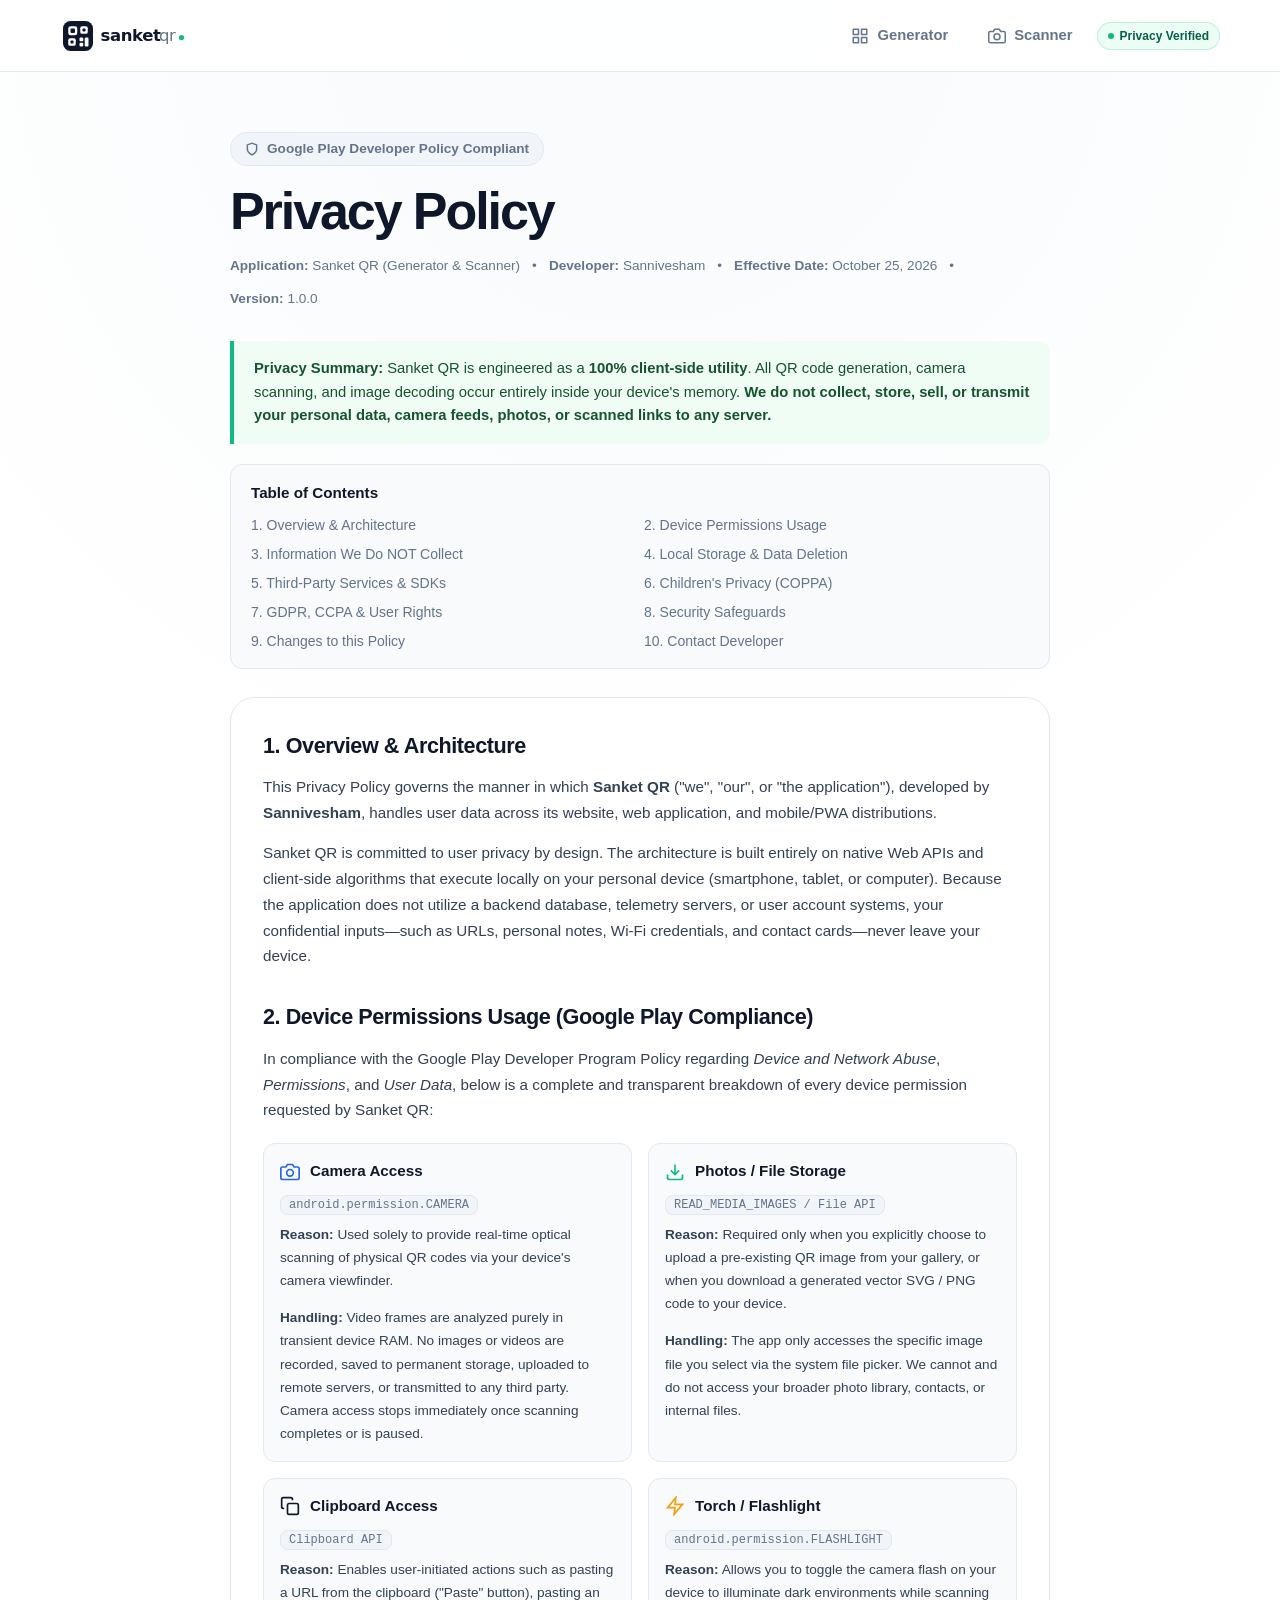
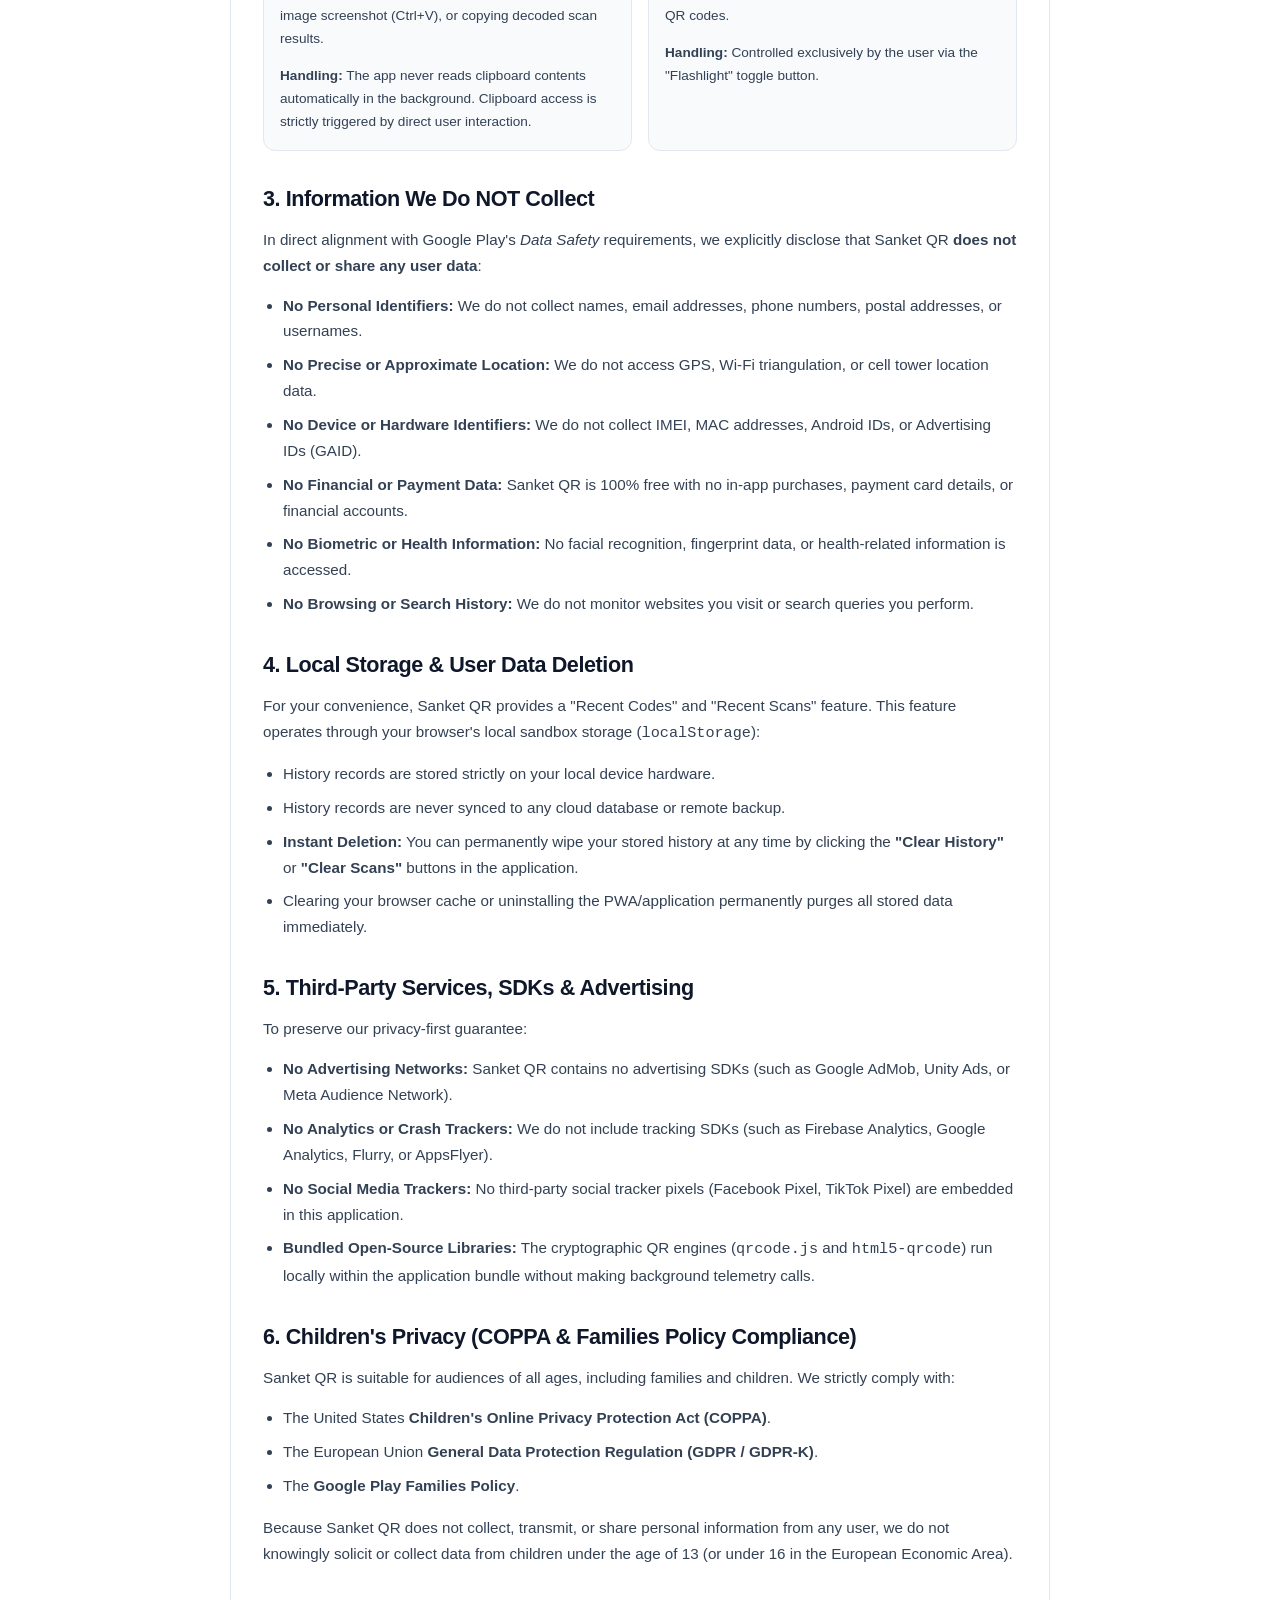
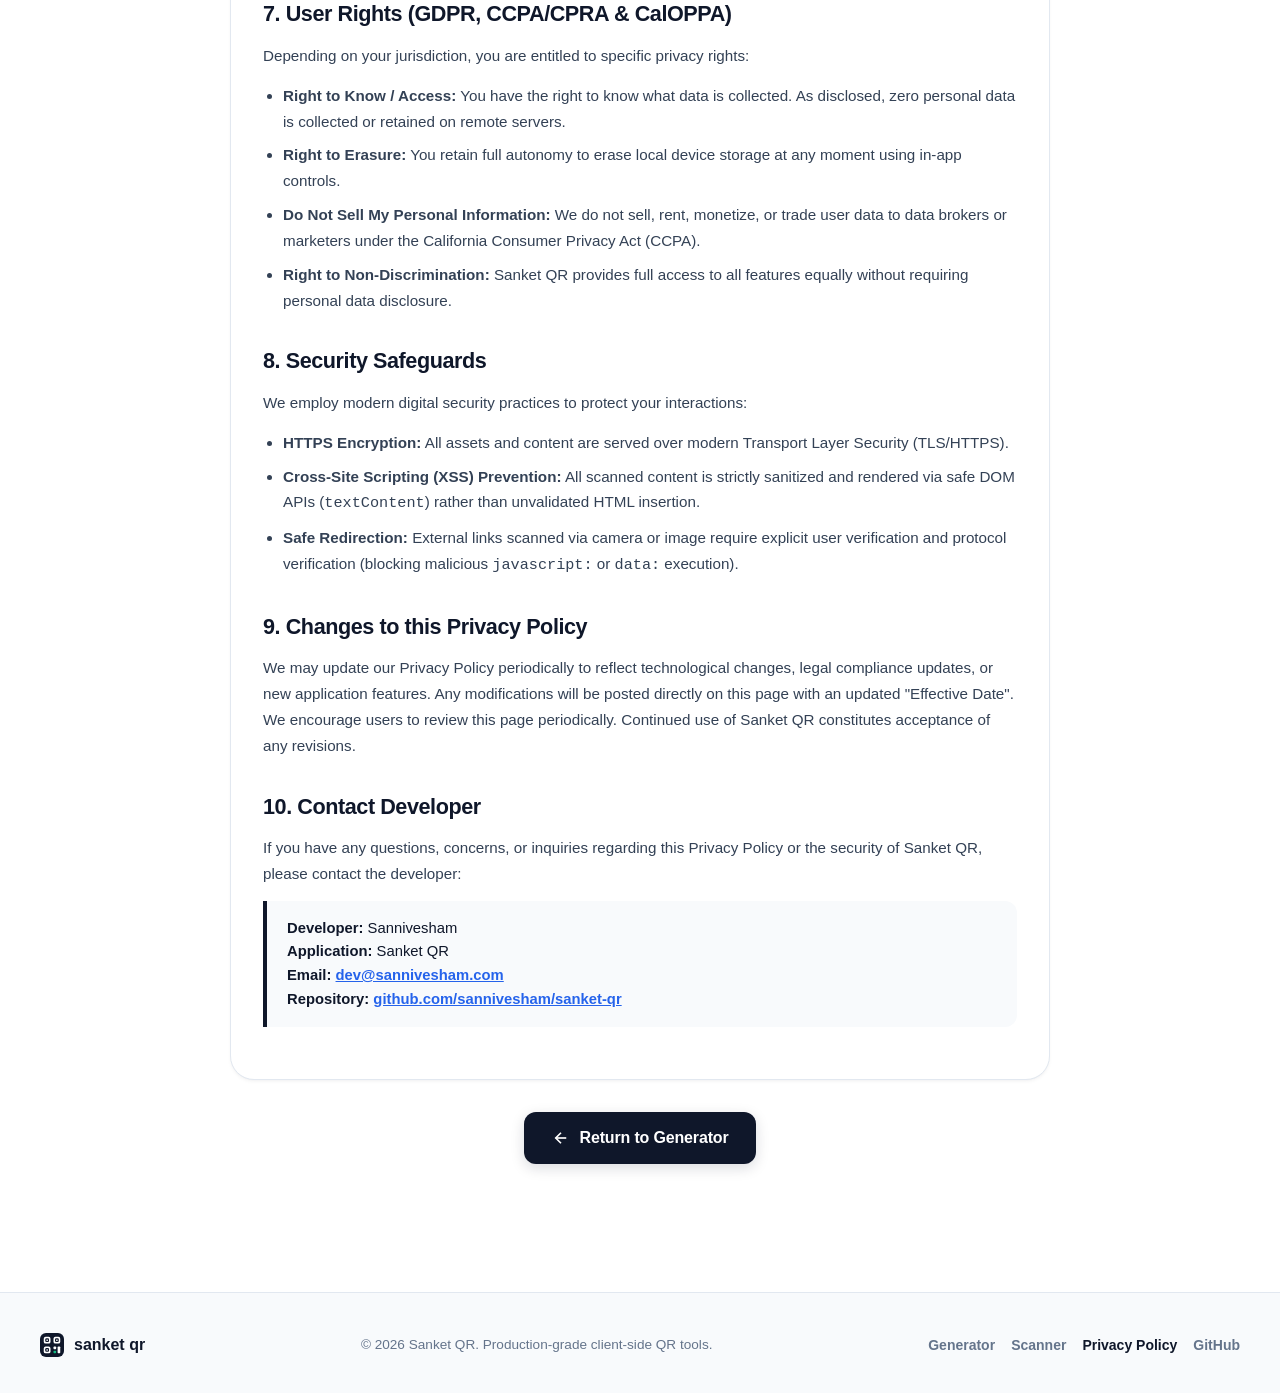
==== privacy.html @ 31da9ee8 "docs: add Google Play Store compliant privacy policy and footer links" ====
<!DOCTYPE html>
<html lang="en">
<head>
  <meta charset="UTF-8">
  <meta name="viewport" content="width=device-width, initial-scale=1.0">
  <title>Privacy Policy — Sanket QR</title>
  
  <!-- Primary Meta Tags -->
  <meta name="title" content="Privacy Policy — Sanket QR">
  <meta name="description" content="Official Privacy Policy for Sanket QR. Learn how we respect your privacy with 100% on-device client-side QR generation and scanning. Google Play Store compliant.">
  <meta name="author" content="Sanket QR">
  <meta name="theme-color" content="#ffffff">
  <meta name="robots" content="index, follow">

  <!-- Open Graph / Facebook -->
  <meta property="og:type" content="website">
  <meta property="og:url" content="https://sannivesham.github.io/sanket-qr/privacy.html">
  <meta property="og:title" content="Privacy Policy — Sanket QR">
  <meta property="og:description" content="Sanket QR is 100% client-side. Zero tracking, zero data collection.">
  <meta property="og:image" content="assets/screenshots/og-banner.svg">

  <!-- Favicons & Manifest -->
  <link rel="icon" type="image/svg+xml" href="assets/icons/favicon.svg">
  <link rel="apple-touch-icon" href="assets/icons/apple-touch-icon.png">
  <link rel="manifest" href="manifest.webmanifest">

  <!-- Stylesheet -->
  <link rel="stylesheet" href="style.css">
</head>
<body>

  <!-- Site Header -->
  <header class="site-header">
    <div class="header-container">
      <a href="index.html" class="brand-link" aria-label="Sanket QR Homepage">
        <img src="assets/logo/sanket-qr-logo.svg" alt="Sanket QR Logo" class="brand-logo-img" width="160" height="36">
      </a>

      <nav class="nav-links" aria-label="Main Navigation">
        <a href="index.html" class="nav-item">
          <svg width="18" height="18" viewBox="0 0 24 24" fill="none" stroke="currentColor" stroke-width="2" stroke-linecap="round" stroke-linejoin="round">
            <rect x="3" y="3" width="7" height="7"/><rect x="14" y="3" width="7" height="7"/><rect x="14" y="14" width="7" height="7"/><rect x="3" y="14" width="7" height="7"/>
          </svg>
          <span>Generator</span>
        </a>
        <a href="scan.html" class="nav-item">
          <svg width="18" height="18" viewBox="0 0 24 24" fill="none" stroke="currentColor" stroke-width="2" stroke-linecap="round" stroke-linejoin="round">
            <path d="M23 19a2 2 0 0 1-2 2H3a2 2 0 0 1-2-2V8a2 2 0 0 1 2-2h4l2-3h6l2 3h4a2 2 0 0 1 2 2z"/><circle cx="12" cy="13" r="4"/>
          </svg>
          <span>Scanner</span>
        </a>
        <div class="badge-tag" title="Verified Safe &amp; Private">
          <span class="badge-dot"></span>
          <span>Privacy Verified</span>
        </div>
      </nav>
    </div>
  </header>

  <!-- Main Legal Document Content -->
  <main class="main-wrapper">
    <div class="legal-container">
      
      <!-- Document Header -->
      <header class="legal-header">
        <div class="hero-pill">
          <svg width="14" height="14" viewBox="0 0 24 24" fill="none" stroke="currentColor" stroke-width="2.5"><path d="M12 22s8-4 8-10V5l-8-3-8 3v7c0 6 8 10 8 10z"/></svg>
          <span>Google Play Developer Policy Compliant</span>
        </div>
        <h1 class="hero-title" style="text-align: left; margin-bottom: 8px;">Privacy Policy</h1>
        <div class="legal-meta-row">
          <span><strong>Application:</strong> Sanket QR (Generator &amp; Scanner)</span>
          <span>•</span>
          <span><strong>Developer:</strong> Sannivesham</span>
          <span>•</span>
          <span><strong>Effective Date:</strong> October 25, 2026</span>
          <span>•</span>
          <span><strong>Version:</strong> 1.0.0</span>
        </div>
      </header>

      <!-- Key Commitment Callout -->
      <div class="callout-box green">
        <strong>Privacy Summary:</strong> Sanket QR is engineered as a <strong>100% client-side utility</strong>. All QR code generation, camera scanning, and image decoding occur entirely inside your device's memory. <strong>We do not collect, store, sell, or transmit your personal data, camera feeds, photos, or scanned links to any server.</strong>
      </div>

      <!-- Quick Navigation Table of Contents -->
      <nav class="toc-card" aria-label="Table of Contents">
        <strong style="font-size: 0.95rem; color: var(--text-main);">Table of Contents</strong>
        <ul class="toc-list">
          <li><a href="#section-overview" class="toc-link">1. Overview &amp; Architecture</a></li>
          <li><a href="#section-permissions" class="toc-link">2. Device Permissions Usage</a></li>
          <li><a href="#section-data-collection" class="toc-link">3. Information We Do NOT Collect</a></li>
          <li><a href="#section-storage" class="toc-link">4. Local Storage &amp; Data Deletion</a></li>
          <li><a href="#section-third-party" class="toc-link">5. Third-Party Services &amp; SDKs</a></li>
          <li><a href="#section-children" class="toc-link">6. Children's Privacy (COPPA)</a></li>
          <li><a href="#section-rights" class="toc-link">7. GDPR, CCPA &amp; User Rights</a></li>
          <li><a href="#section-security" class="toc-link">8. Security Safeguards</a></li>
          <li><a href="#section-changes" class="toc-link">9. Changes to this Policy</a></li>
          <li><a href="#section-contact" class="toc-link">10. Contact Developer</a></li>
        </ul>
      </nav>

      <!-- Main Policy Card -->
      <article class="legal-card">
        
        <!-- Section 1: Overview -->
        <section id="section-overview" class="legal-section">
          <h2 class="legal-h2">1. Overview &amp; Architecture</h2>
          <p class="legal-p">
            This Privacy Policy governs the manner in which <strong>Sanket QR</strong> ("we", "our", or "the application"), developed by <strong>Sannivesham</strong>, handles user data across its website, web application, and mobile/PWA distributions.
          </p>
          <p class="legal-p">
            Sanket QR is committed to user privacy by design. The architecture is built entirely on native Web APIs and client-side algorithms that execute locally on your personal device (smartphone, tablet, or computer). Because the application does not utilize a backend database, telemetry servers, or user account systems, your confidential inputs—such as URLs, personal notes, Wi-Fi credentials, and contact cards—never leave your device.
          </p>
        </section>

        <!-- Section 2: Permissions -->
        <section id="section-permissions" class="legal-section">
          <h2 class="legal-h2">2. Device Permissions Usage (Google Play Compliance)</h2>
          <p class="legal-p">
            In compliance with the Google Play Developer Program Policy regarding <em>Device and Network Abuse</em>, <em>Permissions</em>, and <em>User Data</em>, below is a complete and transparent breakdown of every device permission requested by Sanket QR:
          </p>

          <div class="permission-grid">
            <!-- Camera Permission -->
            <div class="permission-card">
              <div class="permission-card-header">
                <svg width="20" height="20" viewBox="0 0 24 24" fill="none" stroke="#2563eb" stroke-width="2"><path d="M23 19a2 2 0 0 1-2 2H3a2 2 0 0 1-2-2V8a2 2 0 0 1 2-2h4l2-3h6l2 3h4a2 2 0 0 1 2 2z"/><circle cx="12" cy="13" r="4"/></svg>
                <span>Camera Access</span>
              </div>
              <span class="permission-badge">android.permission.CAMERA</span>
              <p class="legal-p" style="font-size: 0.85rem; margin-top: 8px;">
                <strong>Reason:</strong> Used solely to provide real-time optical scanning of physical QR codes via your device's camera viewfinder.
              </p>
              <p class="legal-p" style="font-size: 0.85rem; margin-bottom: 0;">
                <strong>Handling:</strong> Video frames are analyzed purely in transient device RAM. No images or videos are recorded, saved to permanent storage, uploaded to remote servers, or transmitted to any third party. Camera access stops immediately once scanning completes or is paused.
              </p>
            </div>

            <!-- Photos & Storage Permission -->
            <div class="permission-card">
              <div class="permission-card-header">
                <svg width="20" height="20" viewBox="0 0 24 24" fill="none" stroke="#10b981" stroke-width="2"><path d="M21 15v4a2 2 0 0 1-2 2H5a2 2 0 0 1-2-2v-4"/><polyline points="7 10 12 15 17 10"/><line x1="12" y1="15" x2="12" y2="3"/></svg>
                <span>Photos / File Storage</span>
              </div>
              <span class="permission-badge">READ_MEDIA_IMAGES / File API</span>
              <p class="legal-p" style="font-size: 0.85rem; margin-top: 8px;">
                <strong>Reason:</strong> Required only when you explicitly choose to upload a pre-existing QR image from your gallery, or when you download a generated vector SVG / PNG code to your device.
              </p>
              <p class="legal-p" style="font-size: 0.85rem; margin-bottom: 0;">
                <strong>Handling:</strong> The app only accesses the specific image file you select via the system file picker. We cannot and do not access your broader photo library, contacts, or internal files.
              </p>
            </div>

            <!-- Clipboard Permission -->
            <div class="permission-card">
              <div class="permission-card-header">
                <svg width="20" height="20" viewBox="0 0 24 24" fill="none" stroke="#0f172a" stroke-width="2"><rect x="9" y="9" width="13" height="13" rx="2" ry="2"/><path d="M5 15H4a2 2 0 0 1-2-2V4a2 2 0 0 1 2-2h9a2 2 0 0 1 2 2v1"/></svg>
                <span>Clipboard Access</span>
              </div>
              <span class="permission-badge">Clipboard API</span>
              <p class="legal-p" style="font-size: 0.85rem; margin-top: 8px;">
                <strong>Reason:</strong> Enables user-initiated actions such as pasting a URL from the clipboard ("Paste" button), pasting an image screenshot (Ctrl+V), or copying decoded scan results.
              </p>
              <p class="legal-p" style="font-size: 0.85rem; margin-bottom: 0;">
                <strong>Handling:</strong> The app never reads clipboard contents automatically in the background. Clipboard access is strictly triggered by direct user interaction.
              </p>
            </div>

            <!-- Flashlight Permission -->
            <div class="permission-card">
              <div class="permission-card-header">
                <svg width="20" height="20" viewBox="0 0 24 24" fill="none" stroke="#f59e0b" stroke-width="2"><polygon points="13 2 3 14 12 14 11 22 21 10 12 10 13 2"/></svg>
                <span>Torch / Flashlight</span>
              </div>
              <span class="permission-badge">android.permission.FLASHLIGHT</span>
              <p class="legal-p" style="font-size: 0.85rem; margin-top: 8px;">
                <strong>Reason:</strong> Allows you to toggle the camera flash on your device to illuminate dark environments while scanning QR codes.
              </p>
              <p class="legal-p" style="font-size: 0.85rem; margin-bottom: 0;">
                <strong>Handling:</strong> Controlled exclusively by the user via the "Flashlight" toggle button.
              </p>
            </div>
          </div>
        </section>

        <!-- Section 3: Data We Do Not Collect -->
        <section id="section-data-collection" class="legal-section">
          <h2 class="legal-h2">3. Information We Do NOT Collect</h2>
          <p class="legal-p">
            In direct alignment with Google Play's <em>Data Safety</em> requirements, we explicitly disclose that Sanket QR <strong>does not collect or share any user data</strong>:
          </p>
          <ul class="legal-ul">
            <li><strong>No Personal Identifiers:</strong> We do not collect names, email addresses, phone numbers, postal addresses, or usernames.</li>
            <li><strong>No Precise or Approximate Location:</strong> We do not access GPS, Wi-Fi triangulation, or cell tower location data.</li>
            <li><strong>No Device or Hardware Identifiers:</strong> We do not collect IMEI, MAC addresses, Android IDs, or Advertising IDs (GAID).</li>
            <li><strong>No Financial or Payment Data:</strong> Sanket QR is 100% free with no in-app purchases, payment card details, or financial accounts.</li>
            <li><strong>No Biometric or Health Information:</strong> No facial recognition, fingerprint data, or health-related information is accessed.</li>
            <li><strong>No Browsing or Search History:</strong> We do not monitor websites you visit or search queries you perform.</li>
          </ul>
        </section>

        <!-- Section 4: Local Storage & Deletion -->
        <section id="section-storage" class="legal-section">
          <h2 class="legal-h2">4. Local Storage &amp; User Data Deletion</h2>
          <p class="legal-p">
            For your convenience, Sanket QR provides a "Recent Codes" and "Recent Scans" feature. This feature operates through your browser's local sandbox storage (<code>localStorage</code>):
          </p>
          <ul class="legal-ul">
            <li>History records are stored strictly on your local device hardware.</li>
            <li>History records are never synced to any cloud database or remote backup.</li>
            <li><strong>Instant Deletion:</strong> You can permanently wipe your stored history at any time by clicking the <strong>"Clear History"</strong> or <strong>"Clear Scans"</strong> buttons in the application.</li>
            <li>Clearing your browser cache or uninstalling the PWA/application permanently purges all stored data immediately.</li>
          </ul>
        </section>

        <!-- Section 5: Third-Party Services -->
        <section id="section-third-party" class="legal-section">
          <h2 class="legal-h2">5. Third-Party Services, SDKs &amp; Advertising</h2>
          <p class="legal-p">
            To preserve our privacy-first guarantee:
          </p>
          <ul class="legal-ul">
            <li><strong>No Advertising Networks:</strong> Sanket QR contains no advertising SDKs (such as Google AdMob, Unity Ads, or Meta Audience Network).</li>
            <li><strong>No Analytics or Crash Trackers:</strong> We do not include tracking SDKs (such as Firebase Analytics, Google Analytics, Flurry, or AppsFlyer).</li>
            <li><strong>No Social Media Trackers:</strong> No third-party social tracker pixels (Facebook Pixel, TikTok Pixel) are embedded in this application.</li>
            <li><strong>Bundled Open-Source Libraries:</strong> The cryptographic QR engines (<code>qrcode.js</code> and <code>html5-qrcode</code>) run locally within the application bundle without making background telemetry calls.</li>
          </ul>
        </section>

        <!-- Section 6: Children's Privacy -->
        <section id="section-children" class="legal-section">
          <h2 class="legal-h2">6. Children's Privacy (COPPA &amp; Families Policy Compliance)</h2>
          <p class="legal-p">
            Sanket QR is suitable for audiences of all ages, including families and children. We strictly comply with:
          </p>
          <ul class="legal-ul">
            <li>The United States <strong>Children's Online Privacy Protection Act (COPPA)</strong>.</li>
            <li>The European Union <strong>General Data Protection Regulation (GDPR / GDPR-K)</strong>.</li>
            <li>The <strong>Google Play Families Policy</strong>.</li>
          </ul>
          <p class="legal-p">
            Because Sanket QR does not collect, transmit, or share personal information from any user, we do not knowingly solicit or collect data from children under the age of 13 (or under 16 in the European Economic Area).
          </p>
        </section>

        <!-- Section 7: User Rights -->
        <section id="section-rights" class="legal-section">
          <h2 class="legal-h2">7. User Rights (GDPR, CCPA/CPRA &amp; CalOPPA)</h2>
          <p class="legal-p">
            Depending on your jurisdiction, you are entitled to specific privacy rights:
          </p>
          <ul class="legal-ul">
            <li><strong>Right to Know / Access:</strong> You have the right to know what data is collected. As disclosed, zero personal data is collected or retained on remote servers.</li>
            <li><strong>Right to Erasure:</strong> You retain full autonomy to erase local device storage at any moment using in-app controls.</li>
            <li><strong>Do Not Sell My Personal Information:</strong> We do not sell, rent, monetize, or trade user data to data brokers or marketers under the California Consumer Privacy Act (CCPA).</li>
            <li><strong>Right to Non-Discrimination:</strong> Sanket QR provides full access to all features equally without requiring personal data disclosure.</li>
          </ul>
        </section>

        <!-- Section 8: Security Safeguards -->
        <section id="section-security" class="legal-section">
          <h2 class="legal-h2">8. Security Safeguards</h2>
          <p class="legal-p">
            We employ modern digital security practices to protect your interactions:
          </p>
          <ul class="legal-ul">
            <li><strong>HTTPS Encryption:</strong> All assets and content are served over modern Transport Layer Security (TLS/HTTPS).</li>
            <li><strong>Cross-Site Scripting (XSS) Prevention:</strong> All scanned content is strictly sanitized and rendered via safe DOM APIs (<code>textContent</code>) rather than unvalidated HTML insertion.</li>
            <li><strong>Safe Redirection:</strong> External links scanned via camera or image require explicit user verification and protocol verification (blocking malicious <code>javascript:</code> or <code>data:</code> execution).</li>
          </ul>
        </section>

        <!-- Section 9: Policy Changes -->
        <section id="section-changes" class="legal-section">
          <h2 class="legal-h2">9. Changes to this Privacy Policy</h2>
          <p class="legal-p">
            We may update our Privacy Policy periodically to reflect technological changes, legal compliance updates, or new application features. Any modifications will be posted directly on this page with an updated "Effective Date". We encourage users to review this page periodically. Continued use of Sanket QR constitutes acceptance of any revisions.
          </p>
        </section>

        <!-- Section 10: Contact Us -->
        <section id="section-contact" class="legal-section">
          <h2 class="legal-h2">10. Contact Developer</h2>
          <p class="legal-p">
            If you have any questions, concerns, or inquiries regarding this Privacy Policy or the security of Sanket QR, please contact the developer:
          </p>
          <div class="callout-box" style="margin-top: 12px;">
            <strong>Developer:</strong> Sannivesham<br>
            <strong>Application:</strong> Sanket QR<br>
            <strong>Email:</strong> <a href="mailto:dev@sannivesham.com" style="color: var(--accent-blue); font-weight: 600; text-decoration: underline;">dev@sannivesham.com</a><br>
            <strong>Repository:</strong> <a href="https://github.com/sannivesham/sanket-qr" target="_blank" rel="noopener noreferrer" style="color: var(--accent-blue); font-weight: 600; text-decoration: underline;">github.com/sannivesham/sanket-qr</a>
          </div>
        </section>

      </article>

      <!-- Return to App Button -->
      <div style="text-align: center; margin-top: 32px;">
        <a href="index.html" class="btn-primary" style="display: inline-flex; width: auto; padding: 0 28px;">
          <svg width="18" height="18" viewBox="0 0 24 24" fill="none" stroke="currentColor" stroke-width="2.2"><line x1="19" y1="12" x2="5" y2="12"/><polyline points="12 19 5 12 12 5"/></svg>
          <span>Return to Generator</span>
        </a>
      </div>

    </div>
  </main>

  <!-- Site Footer -->
  <footer class="site-footer">
    <div class="footer-container">
      <div class="footer-brand">
        <img src="assets/logo/sanket-qr-mark.svg" alt="Sanket Mark" width="24" height="24">
        <span>sanket qr</span>
      </div>
      <div class="footer-copyright">
        &copy; <span id="current-year">2026</span> Sanket QR. Production-grade client-side QR tools.
      </div>
      <div class="footer-links">
        <a href="index.html">Generator</a>
        <a href="scan.html">Scanner</a>
        <a href="privacy.html" style="color: var(--text-main); font-weight: 700;">Privacy Policy</a>
        <a href="https://github.com/sannivesham/sanket-qr" target="_blank" rel="noopener noreferrer">GitHub</a>
      </div>
    </div>
  </footer>

  <script>
    document.getElementById('current-year').textContent = new Date().getFullYear();
  </script>
</body>
</html>
---- style.css ----
/* ==========================================================================
   SANKET QR - Production Stylesheet
   Modern, Minimalist, High-Performance CSS (Pure Vanilla)
   ========================================================================== */

:root {
  /* Color Palette - Premium White & Black Aesthetic */
  --bg-app: #ffffff;
  --bg-subtle: #f8fafc;
  --bg-card: #ffffff;
  --bg-elevated: #f1f5f9;
  --border-light: #e2e8f0;
  --border-focus: #0f172a;

  --text-main: #0f172a;
  --text-muted: #64748b;
  --text-dim: #94a3b8;
  --text-inverse: #ffffff;

  --primary: #0f172a;
  --primary-hover: #1e293b;
  --primary-active: #334155;
  --primary-rgb: 15, 23, 42;

  --accent-green: #10b981;
  --accent-green-bg: #ecfdf5;
  --accent-red: #ef4444;
  --accent-red-bg: #fef2f2;
  --accent-blue: #2563eb;
  --accent-blue-bg: #eff6ff;

  /* Typography */
  --font-sans: -apple-system, BlinkMacSystemFont, "Segoe UI", Roboto, "Helvetica Neue", Arial, sans-serif;
  --font-mono: ui-monospace, SFMono-Regular, Menlo, Monaco, Consolas, monospace;

  /* Shadows */
  --shadow-xs: 0 1px 2px 0 rgba(15, 23, 42, 0.05);
  --shadow-sm: 0 2px 4px -1px rgba(15, 23, 42, 0.06), 0 1px 2px -1px rgba(15, 23, 42, 0.04);
  --shadow-md: 0 10px 25px -5px rgba(15, 23, 42, 0.07), 0 8px 10px -6px rgba(15, 23, 42, 0.04);
  --shadow-lg: 0 20px 35px -10px rgba(15, 23, 42, 0.1), 0 10px 15px -5px rgba(15, 23, 42, 0.05);
  --shadow-glow: 0 0 0 3px rgba(15, 23, 42, 0.15);

  /* Border Radii */
  --radius-sm: 8px;
  --radius-md: 12px;
  --radius-lg: 18px;
  --radius-xl: 24px;
  --radius-full: 9999px;

  /* Layout */
  --header-height: 72px;
  --container-max-w: 1200px;
  --transition-fast: 160ms cubic-bezier(0.4, 0, 0.2, 1);
  --transition-normal: 240ms cubic-bezier(0.4, 0, 0.2, 1);
}

/* Base Reset & Box Sizing */
*, *::before, *::after {
  box-sizing: border-box;
  margin: 0;
  padding: 0;
}

html {
  font-family: var(--font-sans);
  background-color: var(--bg-app);
  color: var(--text-main);
  line-height: 1.5;
  -webkit-font-smoothing: antialiased;
  -moz-osx-font-smoothing: grayscale;
  scroll-behavior: smooth;
  text-rendering: optimizeLegibility;
}

body {
  min-height: 100vh;
  display: flex;
  flex-direction: column;
  background: radial-gradient(circle at 50% 0%, #f8fafc 0%, #ffffff 80%);
  background-attachment: fixed;
  color: var(--text-main);
}

a {
  color: inherit;
  text-decoration: none;
}

button, input, textarea, select {
  font: inherit;
  color: inherit;
}

button {
  cursor: pointer;
  border: none;
  background: none;
  touch-action: manipulation;
}

img, svg {
  display: block;
  max-width: 100%;
}

/* ==========================================================================
   Header & Navigation
   ========================================================================== */
.site-header {
  position: sticky;
  top: 0;
  z-index: 100;
  background: rgba(255, 255, 255, 0.85);
  backdrop-filter: blur(12px);
  -webkit-backdrop-filter: blur(12px);
  border-bottom: 1px solid var(--border-light);
  height: var(--header-height);
  display: flex;
  align-items: center;
}

.header-container {
  width: 100%;
  max-width: var(--container-max-w);
  margin: 0 auto;
  padding: 0 20px;
  display: flex;
  align-items: center;
  justify-content: space-between;
}

.brand-link {
  display: flex;
  align-items: center;
  gap: 12px;
  font-size: 1.25rem;
  font-weight: 800;
  letter-spacing: -0.03em;
  color: var(--text-main);
  text-decoration: none;
  transition: opacity var(--transition-fast);
}

.brand-link:hover {
  opacity: 0.88;
}

.brand-logo-img {
  height: 36px;
  width: auto;
}

.nav-links {
  display: flex;
  align-items: center;
  gap: 8px;
}

.nav-item {
  display: inline-flex;
  align-items: center;
  gap: 8px;
  padding: 8px 16px;
  border-radius: var(--radius-full);
  font-size: 0.925rem;
  font-weight: 600;
  color: var(--text-muted);
  transition: all var(--transition-fast);
}

.nav-item:hover {
  color: var(--text-main);
  background-color: var(--bg-subtle);
}

.nav-item.active {
  color: var(--text-main);
  background-color: var(--bg-elevated);
}

.badge-tag {
  display: inline-flex;
  align-items: center;
  gap: 6px;
  padding: 4px 10px;
  background: var(--accent-green-bg);
  color: #065f46;
  font-size: 0.75rem;
  font-weight: 600;
  border-radius: var(--radius-full);
  border: 1px solid rgba(16, 185, 129, 0.2);
}

.badge-dot {
  width: 6px;
  height: 6px;
  border-radius: 50%;
  background-color: var(--accent-green);
  animation: pulse-dot 2s infinite ease-in-out;
}

@keyframes pulse-dot {
  0%, 100% { transform: scale(1); opacity: 1; }
  50% { transform: scale(1.4); opacity: 0.6; }
}

/* ==========================================================================
   Main Layout & Hero Section
   ========================================================================== */
.main-wrapper {
  flex: 1;
  max-width: var(--container-max-w);
  width: 100%;
  margin: 0 auto;
  padding: 36px 20px 64px;
}

.hero-banner {
  text-align: center;
  margin-bottom: 36px;
}

.hero-pill {
  display: inline-flex;
  align-items: center;
  gap: 8px;
  background-color: var(--bg-elevated);
  border: 1px solid var(--border-light);
  padding: 6px 14px;
  border-radius: var(--radius-full);
  font-size: 0.85rem;
  font-weight: 600;
  color: var(--text-muted);
  margin-bottom: 16px;
}

.hero-title {
  font-size: clamp(2rem, 5vw, 3.25rem);
  font-weight: 800;
  letter-spacing: -0.04em;
  line-height: 1.15;
  color: var(--text-main);
  margin-bottom: 12px;
}

.hero-subtitle {
  font-size: clamp(1rem, 2vw, 1.2rem);
  color: var(--text-muted);
  max-width: 640px;
  margin: 0 auto;
  font-weight: 400;
  line-height: 1.6;
}

/* Grid Layout for Generator */
.generator-grid {
  display: grid;
  grid-template-columns: 1fr;
  gap: 28px;
  align-items: start;
}

@media (min-width: 960px) {
  .generator-grid {
    grid-template-columns: 1.15fr 0.85fr;
    gap: 36px;
  }
}

/* ==========================================================================
   Cards & Surfaces
   ========================================================================== */
.card-panel {
  background: var(--bg-card);
  border: 1px solid var(--border-light);
  border-radius: var(--radius-xl);
  box-shadow: var(--shadow-sm);
  padding: 24px;
  transition: box-shadow var(--transition-normal);
}

.card-panel:hover {
  box-shadow: var(--shadow-md);
}

.card-header-row {
  display: flex;
  align-items: center;
  justify-content: space-between;
  margin-bottom: 20px;
  padding-bottom: 16px;
  border-bottom: 1px solid var(--border-light);
}

.card-title {
  font-size: 1.15rem;
  font-weight: 700;
  letter-spacing: -0.02em;
  display: flex;
  align-items: center;
  gap: 10px;
}

/* ==========================================================================
   Input Type Tabs (Future-ready Extensible Architecture)
   ========================================================================== */
.tabs-scroll-wrapper {
  overflow-x: auto;
  margin-bottom: 20px;
  padding-bottom: 4px;
  -webkit-overflow-scrolling: touch;
  scrollbar-width: none;
}

.tabs-scroll-wrapper::-webkit-scrollbar {
  display: none;
}

.tabs-nav {
  display: flex;
  gap: 6px;
  background-color: var(--bg-elevated);
  padding: 4px;
  border-radius: var(--radius-md);
  min-width: max-content;
}

.tab-btn {
  display: inline-flex;
  align-items: center;
  gap: 8px;
  padding: 8px 14px;
  border-radius: var(--radius-sm);
  font-size: 0.875rem;
  font-weight: 600;
  color: var(--text-muted);
  transition: all var(--transition-fast);
}

.tab-btn svg {
  width: 16px;
  height: 16px;
  stroke-width: 2.2;
}

.tab-btn:hover {
  color: var(--text-main);
}

.tab-btn.active {
  background: var(--bg-card);
  color: var(--text-main);
  box-shadow: var(--shadow-xs);
}

/* Tab Panels */
.tab-content {
  display: none;
}

.tab-content.active {
  display: block;
  animation: fadeIn 200ms ease;
}

@keyframes fadeIn {
  from { opacity: 0; transform: translateY(4px); }
  to { opacity: 1; transform: translateY(0); }
}

/* ==========================================================================
   Form Controls, Inputs, and Fields
   ========================================================================== */
.form-group {
  margin-bottom: 18px;
}

.form-label {
  display: flex;
  justify-content: space-between;
  align-items: center;
  font-size: 0.875rem;
  font-weight: 600;
  color: var(--text-main);
  margin-bottom: 8px;
}

.label-hint {
  font-size: 0.775rem;
  font-weight: 400;
  color: var(--text-muted);
}

.input-wrapper {
  position: relative;
  display: flex;
  align-items: center;
}

.input-icon-left {
  position: absolute;
  left: 14px;
  color: var(--text-muted);
  pointer-events: none;
  width: 18px;
  height: 18px;
}

.input-field {
  width: 100%;
  height: 50px;
  padding: 12px 16px;
  font-size: 0.975rem;
  background-color: var(--bg-subtle);
  border: 1.5px solid var(--border-light);
  border-radius: var(--radius-md);
  color: var(--text-main);
  transition: all var(--transition-fast);
}

.input-field.has-icon-left {
  padding-left: 44px;
}

.input-field.has-action-right {
  padding-right: 80px;
}

.input-field:focus {
  outline: none;
  background-color: #ffffff;
  border-color: var(--border-focus);
  box-shadow: var(--shadow-glow);
}

.input-field::placeholder {
  color: var(--text-dim);
}

.input-action-right {
  position: absolute;
  right: 8px;
  display: flex;
  align-items: center;
  gap: 4px;
}

.input-inline-btn {
  padding: 6px 10px;
  border-radius: var(--radius-sm);
  font-size: 0.75rem;
  font-weight: 600;
  background: var(--bg-card);
  border: 1px solid var(--border-light);
  color: var(--text-muted);
  transition: all var(--transition-fast);
}

.input-inline-btn:hover {
  background: var(--bg-elevated);
  color: var(--text-main);
}

.input-clear-btn {
  display: none;
  padding: 6px;
  color: var(--text-dim);
  border-radius: 50%;
  transition: color var(--transition-fast);
}

.input-clear-btn:hover {
  color: var(--text-main);
}

.input-clear-btn.visible {
  display: inline-flex;
}

.textarea-field {
  width: 100%;
  padding: 14px 16px;
  font-size: 0.95rem;
  background-color: var(--bg-subtle);
  border: 1.5px solid var(--border-light);
  border-radius: var(--radius-md);
  color: var(--text-main);
  resize: vertical;
  min-height: 90px;
  transition: all var(--transition-fast);
}

.textarea-field:focus {
  outline: none;
  background-color: #ffffff;
  border-color: var(--border-focus);
  box-shadow: var(--shadow-glow);
}

.form-grid-2 {
  display: grid;
  grid-template-columns: 1fr;
  gap: 12px;
}

@media (min-width: 540px) {
  .form-grid-2 {
    grid-template-columns: 1fr 1fr;
  }
}

.field-error-msg {
  display: none;
  align-items: center;
  gap: 6px;
  font-size: 0.8rem;
  color: var(--accent-red);
  margin-top: 6px;
  font-weight: 500;
}

.field-error-msg.visible {
  display: flex;
}

/* ==========================================================================
   Accordion / Customization Settings Drawer
   ========================================================================== */
.customization-drawer {
  margin: 20px 0;
  border: 1px solid var(--border-light);
  border-radius: var(--radius-md);
  overflow: hidden;
  background-color: var(--bg-subtle);
}

.drawer-toggle {
  width: 100%;
  display: flex;
  align-items: center;
  justify-content: space-between;
  padding: 14px 16px;
  font-size: 0.875rem;
  font-weight: 600;
  color: var(--text-main);
  background: transparent;
  transition: background var(--transition-fast);
}

.drawer-toggle:hover {
  background: rgba(0, 0, 0, 0.02);
}

.drawer-toggle svg.chevron {
  transition: transform var(--transition-fast);
}

.drawer-toggle[aria-expanded="true"] svg.chevron {
  transform: rotate(180deg);
}

.drawer-content {
  display: none;
  padding: 16px;
  border-top: 1px solid var(--border-light);
  background: var(--bg-card);
}

.drawer-content.open {
  display: block;
  animation: fadeIn 200ms ease;
}

.settings-grid {
  display: grid;
  grid-template-columns: 1fr;
  gap: 16px;
}

@media (min-width: 480px) {
  .settings-grid {
    grid-template-columns: 1fr 1fr;
  }
}

.color-picker-row {
  display: flex;
  align-items: center;
  gap: 12px;
}

.color-input-badge {
  position: relative;
  width: 38px;
  height: 38px;
  border-radius: var(--radius-sm);
  border: 1px solid var(--border-light);
  overflow: hidden;
  cursor: pointer;
  flex-shrink: 0;
}

.color-input-badge input[type="color"] {
  position: absolute;
  top: -10px;
  left: -10px;
  width: 60px;
  height: 60px;
  border: none;
  cursor: pointer;
}

.select-field {
  width: 100%;
  height: 40px;
  padding: 8px 12px;
  font-size: 0.875rem;
  background-color: var(--bg-subtle);
  border: 1px solid var(--border-light);
  border-radius: var(--radius-sm);
  color: var(--text-main);
  cursor: pointer;
}

.select-field:focus {
  outline: none;
  border-color: var(--border-focus);
}

/* ==========================================================================
   Action Buttons
   ========================================================================== */
.btn-primary {
  display: inline-flex;
  align-items: center;
  justify-content: center;
  gap: 10px;
  width: 100%;
  height: 52px;
  background-color: var(--primary);
  color: var(--text-inverse);
  font-size: 1rem;
  font-weight: 700;
  letter-spacing: -0.01em;
  border-radius: var(--radius-md);
  box-shadow: 0 4px 14px rgba(15, 23, 42, 0.15);
  transition: all var(--transition-fast);
}

.btn-primary:hover {
  background-color: var(--primary-hover);
  transform: translateY(-1px);
  box-shadow: 0 6px 20px rgba(15, 23, 42, 0.2);
}

.btn-primary:active {
  transform: translateY(0) scale(0.99);
  background-color: var(--primary-active);
}

.btn-secondary {
  display: inline-flex;
  align-items: center;
  justify-content: center;
  gap: 8px;
  height: 44px;
  padding: 0 18px;
  background-color: var(--bg-card);
  color: var(--text-main);
  font-size: 0.9rem;
  font-weight: 600;
  border: 1.5px solid var(--border-light);
  border-radius: var(--radius-md);
  transition: all var(--transition-fast);
}

.btn-secondary:hover {
  background-color: var(--bg-subtle);
  border-color: var(--text-muted);
}

.btn-secondary:active {
  transform: scale(0.98);
}

.btn-icon-only {
  width: 44px;
  height: 44px;
  padding: 0;
  border-radius: var(--radius-md);
}

/* ==========================================================================
   Preview Card & QR Display
   ========================================================================== */
.preview-card-sticky {
  position: relative;
}

@media (min-width: 960px) {
  .preview-card-sticky {
    position: sticky;
    top: calc(var(--header-height) + 24px);
  }
}

.qr-display-box {
  background-color: var(--bg-subtle);
  border: 1.5px dashed var(--border-light);
  border-radius: var(--radius-lg);
  min-height: 320px;
  display: flex;
  flex-direction: column;
  align-items: center;
  justify-content: center;
  padding: 24px;
  text-align: center;
  position: relative;
  transition: all var(--transition-normal);
}

.qr-display-box.has-qr {
  background-color: #ffffff;
  border-style: solid;
  border-color: var(--border-light);
  box-shadow: var(--shadow-sm);
}

/* Empty State */
.empty-state {
  display: flex;
  flex-direction: column;
  align-items: center;
  gap: 12px;
  color: var(--text-muted);
  max-width: 260px;
}

.empty-state-icon {
  width: 64px;
  height: 64px;
  border-radius: var(--radius-lg);
  background: var(--bg-elevated);
  display: flex;
  align-items: center;
  justify-content: center;
  color: var(--text-dim);
  margin-bottom: 4px;
}

.empty-state-title {
  font-size: 1rem;
  font-weight: 700;
  color: var(--text-main);
}

.empty-state-desc {
  font-size: 0.85rem;
  line-height: 1.5;
}

/* Loading State */
.loading-state {
  display: none;
  flex-direction: column;
  align-items: center;
  gap: 14px;
  color: var(--text-muted);
}

.loading-state.visible {
  display: flex;
}

.spinner {
  width: 42px;
  height: 42px;
  border: 3.5px solid var(--border-light);
  border-top-color: var(--primary);
  border-radius: 50%;
  animation: spin 0.75s linear infinite;
}

@keyframes spin {
  to { transform: rotate(360deg); }
}

/* Generated QR Container */
.qr-rendered-wrapper {
  display: none;
  flex-direction: column;
  align-items: center;
  width: 100%;
}

.qr-rendered-wrapper.visible {
  display: flex;
  animation: scaleIn 250ms cubic-bezier(0.16, 1, 0.3, 1);
}

@keyframes scaleIn {
  from { opacity: 0; transform: scale(0.92); }
  to { opacity: 1; transform: scale(1); }
}

.qr-canvas-holder {
  background: #ffffff;
  padding: 16px;
  border-radius: var(--radius-md);
  box-shadow: 0 4px 12px rgba(0, 0, 0, 0.05);
  display: flex;
  align-items: center;
  justify-content: center;
  margin-bottom: 16px;
}

.qr-canvas-holder canvas {
  width: 240px !important;
  height: 240px !important;
  display: block;
}

.qr-content-summary {
  width: 100%;
  max-width: 320px;
  background: var(--bg-elevated);
  border: 1px solid var(--border-light);
  border-radius: var(--radius-md);
  padding: 10px 14px;
  display: flex;
  align-items: center;
  justify-content: space-between;
  gap: 10px;
  margin-bottom: 20px;
}

.qr-summary-text {
  font-size: 0.825rem;
  color: var(--text-main);
  font-family: var(--font-mono);
  white-space: nowrap;
  overflow: hidden;
  text-overflow: ellipsis;
}

/* Download & Action Buttons */
.preview-actions-grid {
  display: grid;
  grid-template-columns: 1fr 1fr;
  gap: 10px;
  width: 100%;
  margin-top: 16px;
}

.btn-download-primary {
  grid-column: span 2;
  background-color: var(--primary);
  color: #ffffff;
  border: none;
}

.btn-download-primary:hover {
  background-color: var(--primary-hover);
}

.reset-row {
  margin-top: 12px;
  text-align: center;
  width: 100%;
}

.btn-text-link {
  font-size: 0.825rem;
  color: var(--text-muted);
  font-weight: 600;
  text-decoration: underline;
  transition: color var(--transition-fast);
}

.btn-text-link:hover {
  color: var(--accent-red);
}

/* ==========================================================================
   History Section (LocalStorage)
   ========================================================================== */
.history-section {
  margin-top: 48px;
  padding-top: 36px;
  border-top: 1px solid var(--border-light);
}

.history-header {
  display: flex;
  align-items: center;
  justify-content: space-between;
  margin-bottom: 16px;
}

.history-title {
  font-size: 1.15rem;
  font-weight: 700;
  display: flex;
  align-items: center;
  gap: 8px;
}

.history-list {
  display: grid;
  grid-template-columns: repeat(auto-fill, minmax(280px, 1fr));
  gap: 14px;
}

.history-item {
  background: var(--bg-card);
  border: 1px solid var(--border-light);
  border-radius: var(--radius-md);
  padding: 12px 14px;
  display: flex;
  align-items: center;
  justify-content: space-between;
  gap: 12px;
  transition: all var(--transition-fast);
}

.history-item:hover {
  border-color: var(--primary);
  box-shadow: var(--shadow-sm);
}

.history-item-info {
  flex: 1;
  min-width: 0;
}

.history-item-title {
  font-size: 0.875rem;
  font-weight: 600;
  white-space: nowrap;
  overflow: hidden;
  text-overflow: ellipsis;
  color: var(--text-main);
}

.history-item-date {
  font-size: 0.725rem;
  color: var(--text-muted);
}

.history-item-actions {
  display: flex;
  gap: 6px;
}

.history-btn-mini {
  padding: 6px;
  border-radius: var(--radius-sm);
  color: var(--text-muted);
  transition: color var(--transition-fast);
}

.history-btn-mini:hover {
  color: var(--text-main);
  background: var(--bg-elevated);
}

/* ==========================================================================
   Scanner Page Styles (`scan.html`)
   ========================================================================== */
.scanner-grid {
  display: grid;
  grid-template-columns: 1fr;
  gap: 28px;
}

@media (min-width: 960px) {
  .scanner-grid {
    grid-template-columns: 1.1fr 0.9fr;
    gap: 36px;
  }
}

.scanner-viewfinder-container {
  position: relative;
  width: 100%;
  max-width: 480px;
  margin: 0 auto;
  border-radius: var(--radius-lg);
  overflow: hidden;
  background-color: #000000;
  box-shadow: var(--shadow-md);
  min-height: 340px;
  display: flex;
  align-items: center;
  justify-content: center;
}

#reader {
  width: 100% !important;
  border: none !important;
  background-color: #000000;
}

#reader video {
  width: 100% !important;
  height: 100% !important;
  object-fit: cover;
  border-radius: var(--radius-lg);
}

/* Custom Scanning Laser Reticle Overlay */
.scanner-reticle-overlay {
  position: absolute;
  inset: 0;
  pointer-events: none;
  display: none;
  align-items: center;
  justify-content: center;
}

.scanner-reticle-overlay.active {
  display: flex;
}

.reticle-box {
  width: 220px;
  height: 220px;
  position: relative;
  border: 2px solid rgba(255, 255, 255, 0.4);
  border-radius: 20px;
  overflow: hidden;
}

/* Corner Reticle Brackets */
.reticle-box::before,
.reticle-box::after {
  content: "";
  position: absolute;
  width: 24px;
  height: 24px;
  border-color: #ffffff;
  border-style: solid;
}

.reticle-box::before {
  top: 0;
  left: 0;
  border-width: 4px 0 0 4px;
  border-top-left-radius: 12px;
}

.reticle-box::after {
  bottom: 0;
  right: 0;
  border-width: 0 4px 4px 0;
  border-bottom-right-radius: 12px;
}

.scanner-laser-line {
  position: absolute;
  top: 0;
  left: 0;
  right: 0;
  height: 3px;
  background: linear-gradient(90deg, transparent, #10b981 50%, transparent);
  box-shadow: 0 0 14px #10b981;
  animation: scanLaser 2s cubic-bezier(0.4, 0, 0.6, 1) infinite;
}

@keyframes scanLaser {
  0% { top: 4%; opacity: 0.2; }
  50% { top: 94%; opacity: 1; }
  100% { top: 4%; opacity: 0.2; }
}

.camera-controls-bar {
  display: flex;
  align-items: center;
  justify-content: space-between;
  gap: 12px;
  margin-top: 16px;
}

/* Dropzone for Upload Scanner */
.upload-dropzone {
  border: 2px dashed var(--border-light);
  background-color: var(--bg-subtle);
  border-radius: var(--radius-xl);
  padding: 40px 24px;
  text-align: center;
  cursor: pointer;
  transition: all var(--transition-fast);
  display: flex;
  flex-direction: column;
  align-items: center;
  gap: 12px;
}

.upload-dropzone:hover,
.upload-dropzone.drag-active {
  border-color: var(--primary);
  background-color: rgba(15, 23, 42, 0.02);
}

.dropzone-icon {
  width: 56px;
  height: 56px;
  background: var(--bg-elevated);
  border-radius: var(--radius-lg);
  display: flex;
  align-items: center;
  justify-content: center;
  color: var(--text-main);
  margin-bottom: 4px;
}

.dropzone-title {
  font-size: 1.05rem;
  font-weight: 700;
  color: var(--text-main);
}

.dropzone-hint {
  font-size: 0.825rem;
  color: var(--text-muted);
}

.image-preview-holder {
  display: none;
  position: relative;
  max-width: 260px;
  margin: 0 auto;
  border-radius: var(--radius-md);
  overflow: hidden;
  box-shadow: var(--shadow-sm);
}

.image-preview-holder.visible {
  display: block;
}

.image-preview-holder img {
  width: 100%;
  height: auto;
  display: block;
}

/* Decoded Result Card */
.decoded-result-card {
  display: none;
  background: var(--bg-card);
  border: 2px solid var(--border-light);
  border-radius: var(--radius-xl);
  padding: 24px;
  box-shadow: var(--shadow-md);
  animation: slideUp 250ms cubic-bezier(0.16, 1, 0.3, 1);
}

.decoded-result-card.visible {
  display: block;
}

@keyframes slideUp {
  from { opacity: 0; transform: translateY(12px); }
  to { opacity: 1; transform: translateY(0); }
}

.decoded-status-badge {
  display: inline-flex;
  align-items: center;
  gap: 6px;
  background: var(--accent-green-bg);
  color: #065f46;
  font-size: 0.85rem;
  font-weight: 700;
  padding: 6px 14px;
  border-radius: var(--radius-full);
  margin-bottom: 16px;
}

.decoded-box {
  background: var(--bg-subtle);
  border: 1px solid var(--border-light);
  border-radius: var(--radius-md);
  padding: 16px;
  word-break: break-all;
  font-family: var(--font-mono);
  font-size: 0.95rem;
  line-height: 1.6;
  color: var(--text-main);
  max-height: 220px;
  overflow-y: auto;
  margin-bottom: 20px;
}

.result-actions-grid {
  display: flex;
  flex-direction: column;
  gap: 10px;
}

@media (min-width: 480px) {
  .result-actions-grid {
    flex-direction: row;
  }
  .result-actions-grid .btn-primary,
  .result-actions-grid .btn-secondary {
    flex: 1;
  }
}

/* ==========================================================================
   Toast Notification System
   ========================================================================== */
.toast-container {
  position: fixed;
  bottom: 24px;
  right: 24px;
  z-index: 1000;
  display: flex;
  flex-direction: column;
  gap: 10px;
  pointer-events: none;
}

@media (max-width: 600px) {
  .toast-container {
    bottom: 16px;
    left: 16px;
    right: 16px;
    align-items: center;
  }
}

.toast {
  pointer-events: auto;
  display: flex;
  align-items: center;
  gap: 12px;
  min-width: 280px;
  max-width: 420px;
  background-color: #0f172a;
  color: #ffffff;
  padding: 14px 18px;
  border-radius: var(--radius-md);
  box-shadow: 0 10px 30px rgba(0, 0, 0, 0.25);
  font-size: 0.9rem;
  font-weight: 500;
  animation: toastIn 200ms cubic-bezier(0.16, 1, 0.3, 1);
  transition: opacity 150ms ease, transform 150ms ease;
}

.toast.toast-error {
  background-color: #dc2626;
}

.toast.toast-success {
  background-color: #0f172a;
  border-left: 4px solid var(--accent-green);
}

.toast.hide {
  opacity: 0;
  transform: translateY(8px);
}

@keyframes toastIn {
  from { opacity: 0; transform: translateY(14px); }
  to { opacity: 1; transform: translateY(0); }
}

/* ==========================================================================
   Footer
   ========================================================================== */
.site-footer {
  background: var(--bg-subtle);
  border-top: 1px solid var(--border-light);
  padding: 40px 20px;
  margin-top: auto;
}

.footer-container {
  max-width: var(--container-max-w);
  margin: 0 auto;
  display: flex;
  flex-direction: column;
  gap: 20px;
  align-items: center;
  text-align: center;
}

@media (min-width: 768px) {
  .footer-container {
    flex-direction: row;
    justify-content: space-between;
    text-align: left;
  }
}

.footer-brand {
  display: flex;
  align-items: center;
  gap: 10px;
  font-weight: 700;
  color: var(--text-main);
}

.footer-copyright {
  font-size: 0.85rem;
  color: var(--text-muted);
}

.footer-links {
  display: flex;
  gap: 16px;
  font-size: 0.875rem;
  font-weight: 600;
  color: var(--text-muted);
}

.footer-links a:hover {
  color: var(--text-main);
}

/* ==========================================================================
   Legal & Privacy Policy Page Styles
   ========================================================================== */
.legal-container {
  max-width: 860px;
  margin: 0 auto;
  padding: 24px 20px 64px;
}

.legal-header {
  margin-bottom: 32px;
  text-align: left;
}

.legal-meta-row {
  display: flex;
  flex-wrap: wrap;
  align-items: center;
  gap: 12px;
  margin-top: 14px;
  font-size: 0.85rem;
  color: var(--text-muted);
}

.legal-card {
  background: var(--bg-card);
  border: 1px solid var(--border-light);
  border-radius: var(--radius-xl);
  box-shadow: var(--shadow-sm);
  padding: 32px;
  margin-bottom: 24px;
}

@media (max-width: 600px) {
  .legal-card {
    padding: 20px 16px;
  }
}

.legal-section {
  margin-bottom: 32px;
}

.legal-section:last-child {
  margin-bottom: 0;
}

.legal-h2 {
  font-size: 1.35rem;
  font-weight: 800;
  letter-spacing: -0.02em;
  color: var(--text-main);
  margin-bottom: 12px;
  display: flex;
  align-items: center;
  gap: 10px;
}

.legal-h3 {
  font-size: 1.05rem;
  font-weight: 700;
  color: var(--text-main);
  margin: 18px 0 8px;
}

.legal-p {
  font-size: 0.95rem;
  line-height: 1.7;
  color: #334155;
  margin-bottom: 14px;
}

.legal-ul {
  margin: 10px 0 16px 20px;
  color: #334155;
  font-size: 0.95rem;
  line-height: 1.7;
}

.legal-ul li {
  margin-bottom: 8px;
}

.permission-grid {
  display: grid;
  grid-template-columns: 1fr;
  gap: 16px;
  margin: 20px 0;
}

@media (min-width: 640px) {
  .permission-grid {
    grid-template-columns: 1fr 1fr;
  }
}

.permission-card {
  background: var(--bg-subtle);
  border: 1px solid var(--border-light);
  border-radius: var(--radius-md);
  padding: 16px;
}

.permission-card-header {
  display: flex;
  align-items: center;
  gap: 10px;
  margin-bottom: 8px;
  font-weight: 700;
  font-size: 0.95rem;
  color: var(--text-main);
}

.permission-badge {
  font-family: var(--font-mono);
  font-size: 0.75rem;
  padding: 2px 8px;
  border-radius: var(--radius-sm);
  background: var(--bg-elevated);
  border: 1px solid var(--border-light);
  color: var(--text-muted);
}

.callout-box {
  background: #f8fafc;
  border-left: 4px solid var(--primary);
  border-radius: 0 var(--radius-md) var(--radius-md) 0;
  padding: 16px 20px;
  margin: 20px 0;
  font-size: 0.925rem;
  line-height: 1.6;
  color: var(--text-main);
}

.callout-box.green {
  background: #f0fdf4;
  border-left-color: var(--accent-green);
  color: #14532d;
}

.toc-card {
  background: var(--bg-subtle);
  border: 1px solid var(--border-light);
  border-radius: var(--radius-md);
  padding: 16px 20px;
  margin-bottom: 28px;
}

.toc-list {
  display: grid;
  grid-template-columns: 1fr;
  gap: 8px;
  list-style: none;
  padding: 0;
  margin: 10px 0 0;
}

@media (min-width: 600px) {
  .toc-list {
    grid-template-columns: 1fr 1fr;
  }
}

.toc-link {
  font-size: 0.875rem;
  color: var(--text-muted);
  font-weight: 500;
  display: flex;
  align-items: center;
  gap: 6px;
  transition: color var(--transition-fast);
}

.toc-link:hover {
  color: var(--text-main);
  text-decoration: underline;
}

/* ==========================================================================
   Accessibility & Focus Outlines
   ========================================================================== */
:focus-visible {
  outline: 2px solid var(--primary);
  outline-offset: 2px;
}

@media (prefers-reduced-motion: reduce) {
  *, ::before, ::after {
    animation-duration: 0.01ms !important;
    animation-iteration-count: 1 !important;
    transition-duration: 0.01ms !important;
    scroll-behavior: auto !important;
  }
}
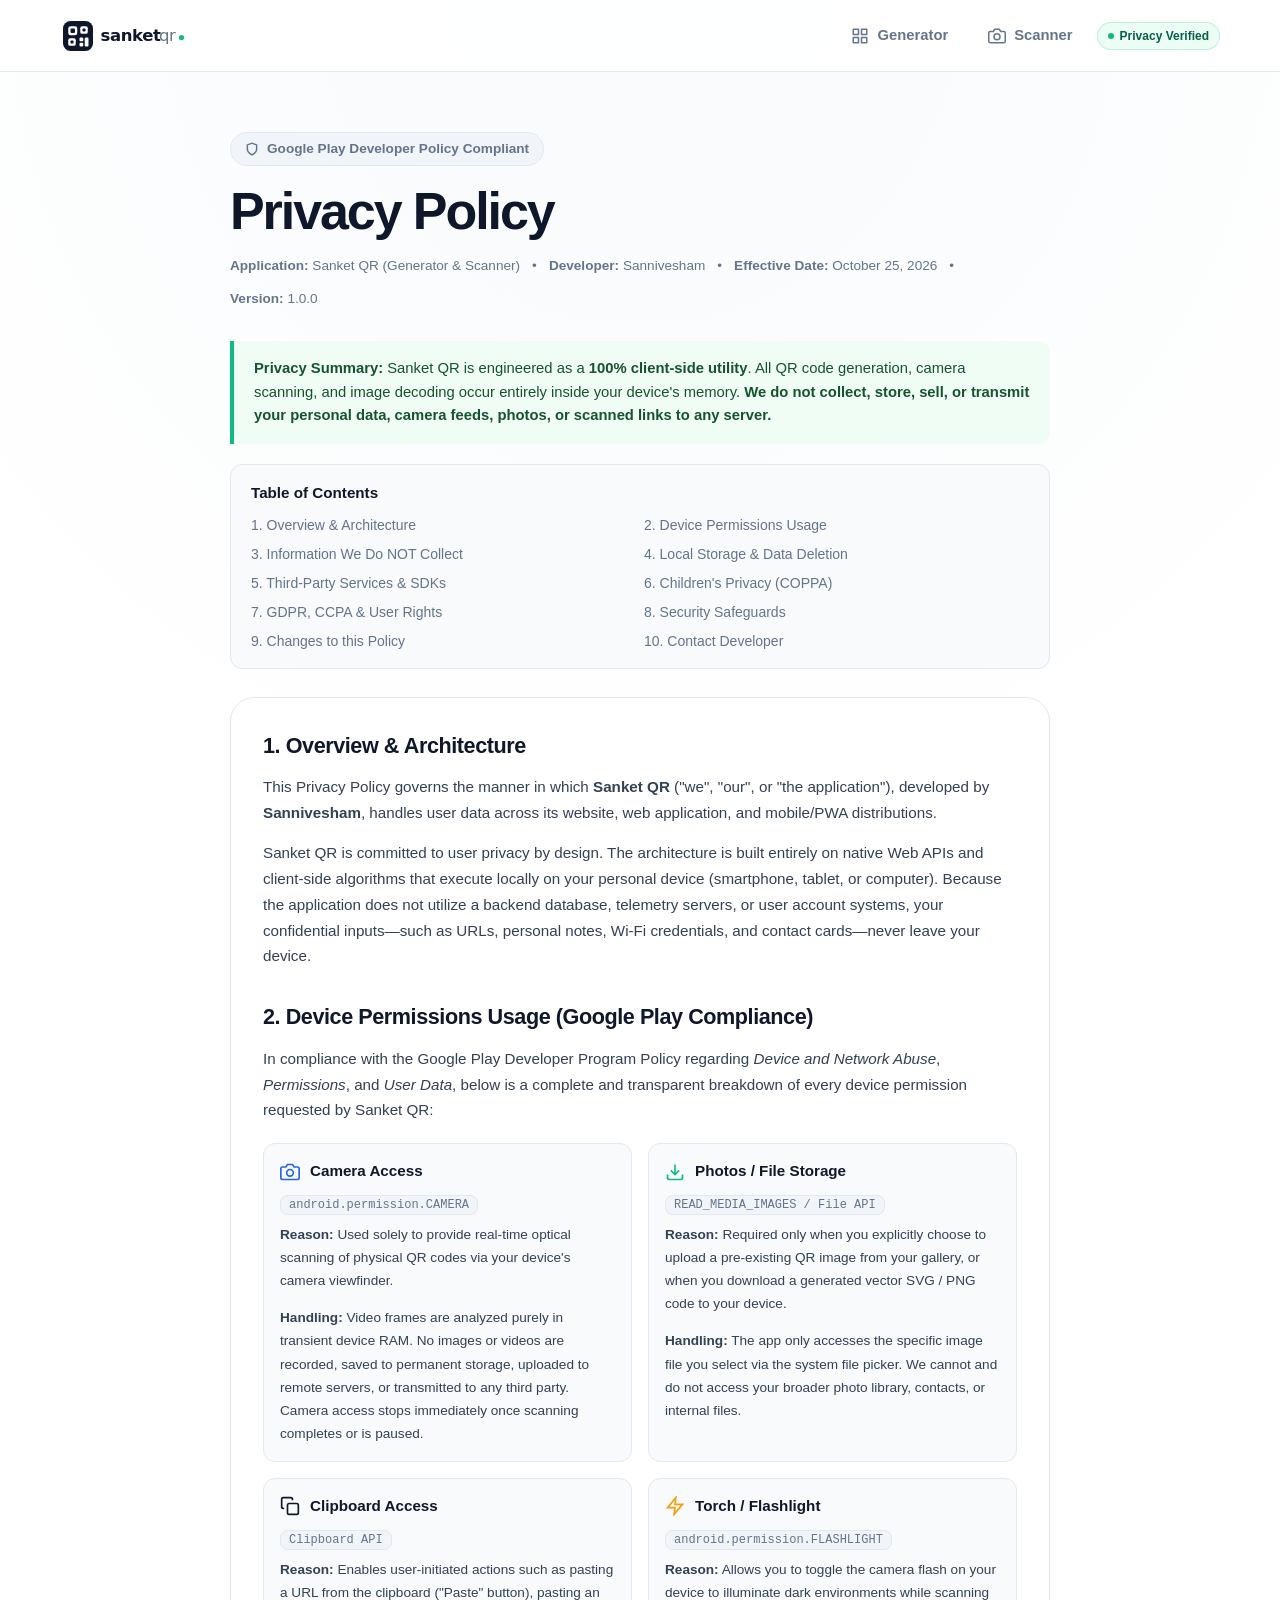
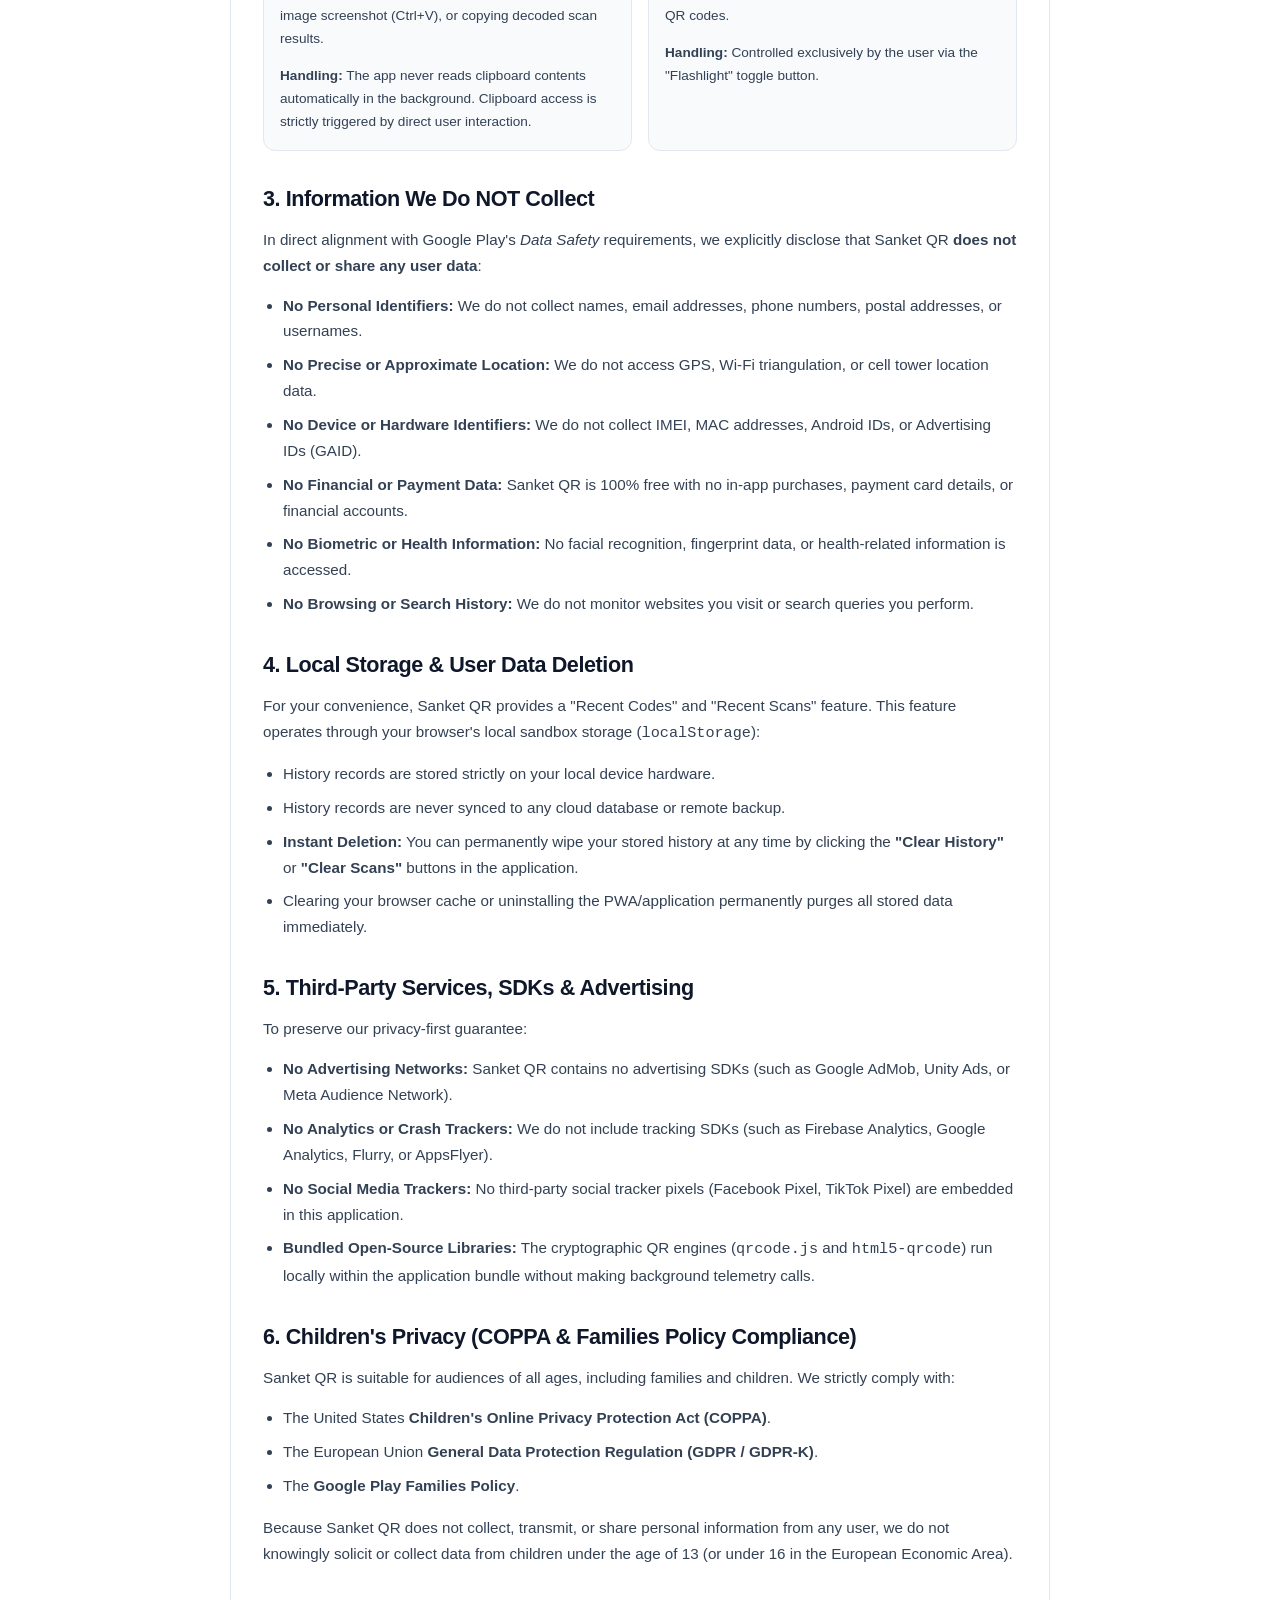
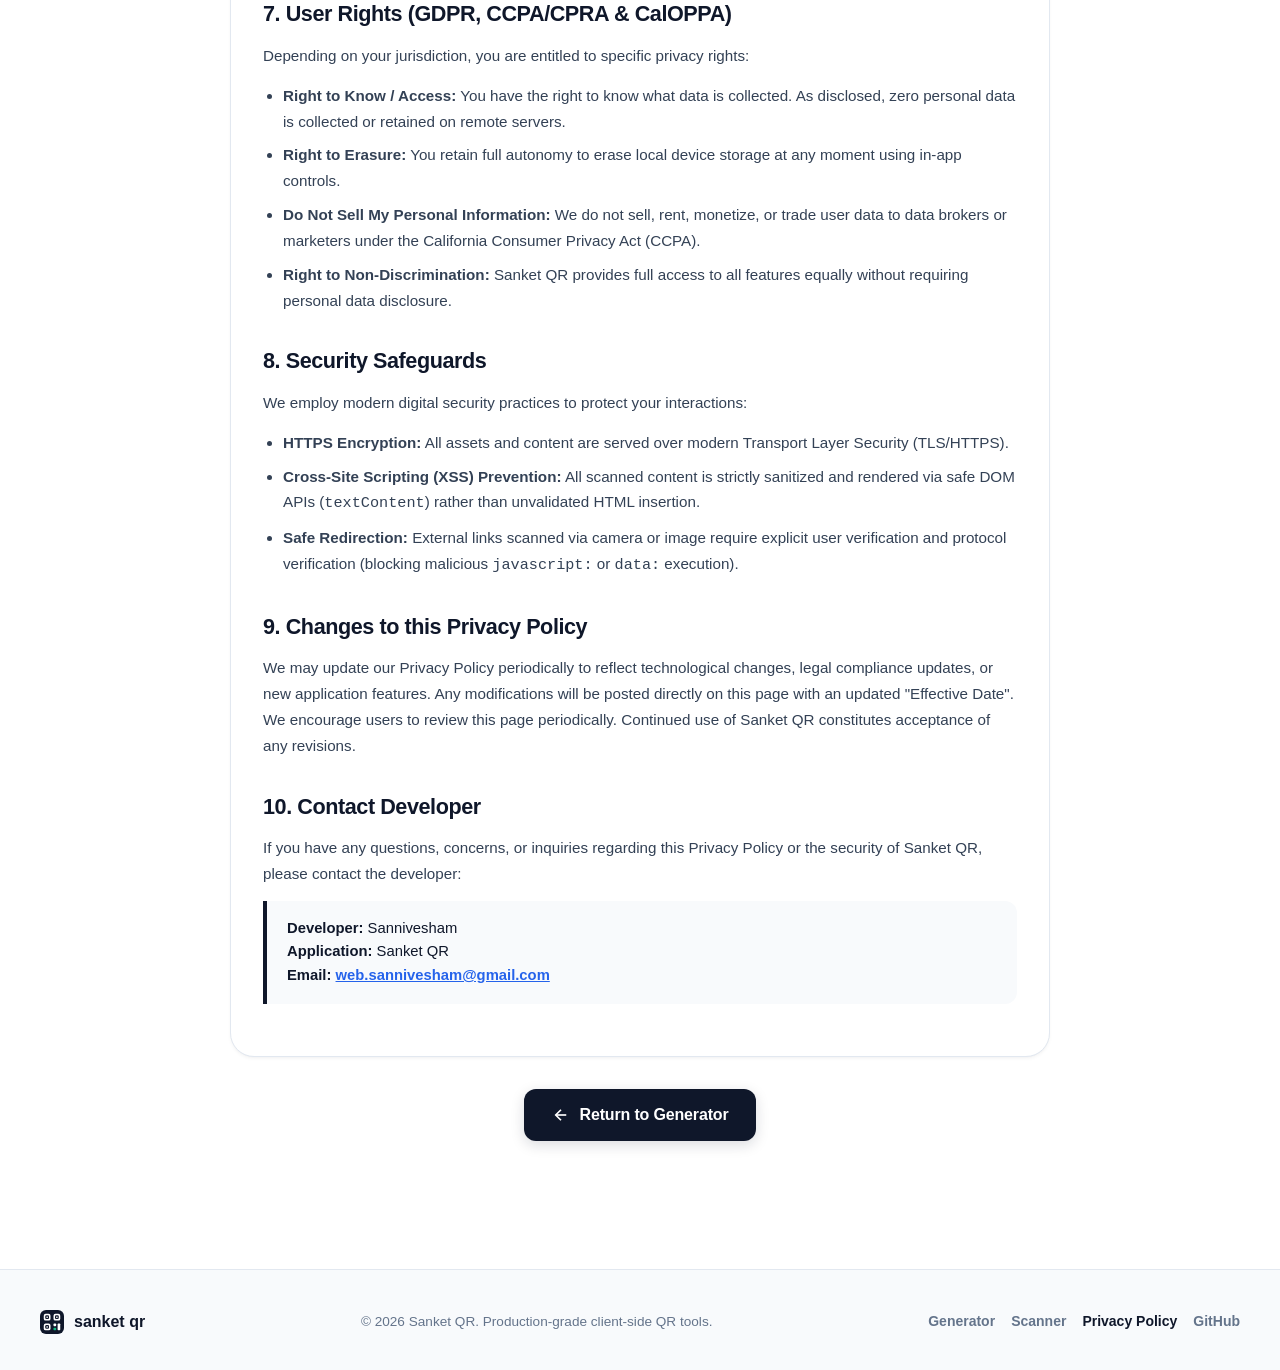
==== commit 0632a79b: "docs: update contact email to web.sannivesham@gmail.com and remove repository link" ====
--- a/privacy.html
+++ b/privacy.html
@@ -14,7 +14,7 @@
 
   <!-- Open Graph / Facebook -->
   <meta property="og:type" content="website">
-  <meta property="og:url" content="https://sannivesham.github.io/sanket-qr/privacy.html">
+  <meta property="og:url" content="https://sanket-qr.sannivesham.com/privacy.html">
   <meta property="og:title" content="Privacy Policy — Sanket QR">
   <meta property="og:description" content="Sanket QR is 100% client-side. Zero tracking, zero data collection.">
   <meta property="og:image" content="assets/screenshots/og-banner.svg">
@@ -289,8 +289,7 @@
           <div class="callout-box" style="margin-top: 12px;">
             <strong>Developer:</strong> Sannivesham<br>
             <strong>Application:</strong> Sanket QR<br>
-            <strong>Email:</strong> <a href="mailto:dev@sannivesham.com" style="color: var(--accent-blue); font-weight: 600; text-decoration: underline;">dev@sannivesham.com</a><br>
-            <strong>Repository:</strong> <a href="https://github.com/sannivesham/sanket-qr" target="_blank" rel="noopener noreferrer" style="color: var(--accent-blue); font-weight: 600; text-decoration: underline;">github.com/sannivesham/sanket-qr</a>
+            <strong>Email:</strong> <a href="mailto:web.sannivesham@gmail.com" style="color: var(--accent-blue); font-weight: 600; text-decoration: underline;">web.sannivesham@gmail.com</a>
           </div>
         </section>
 
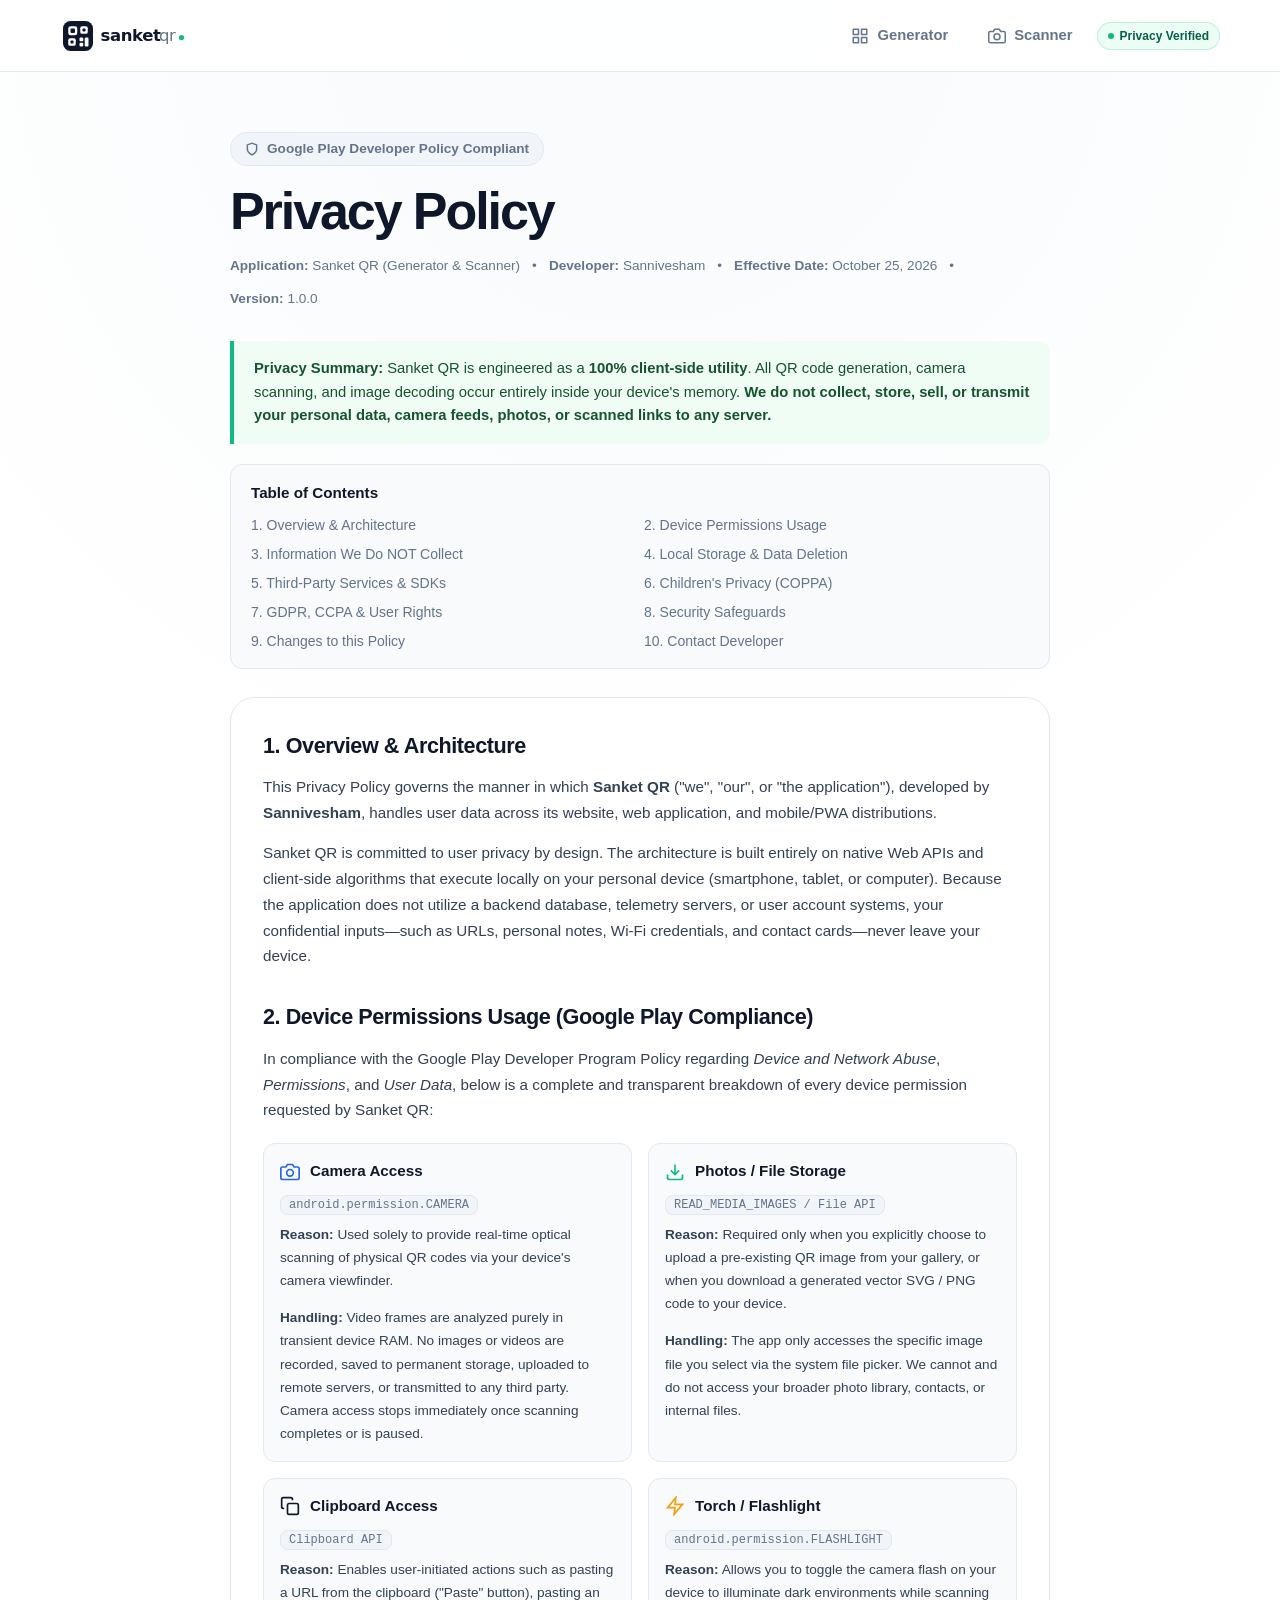
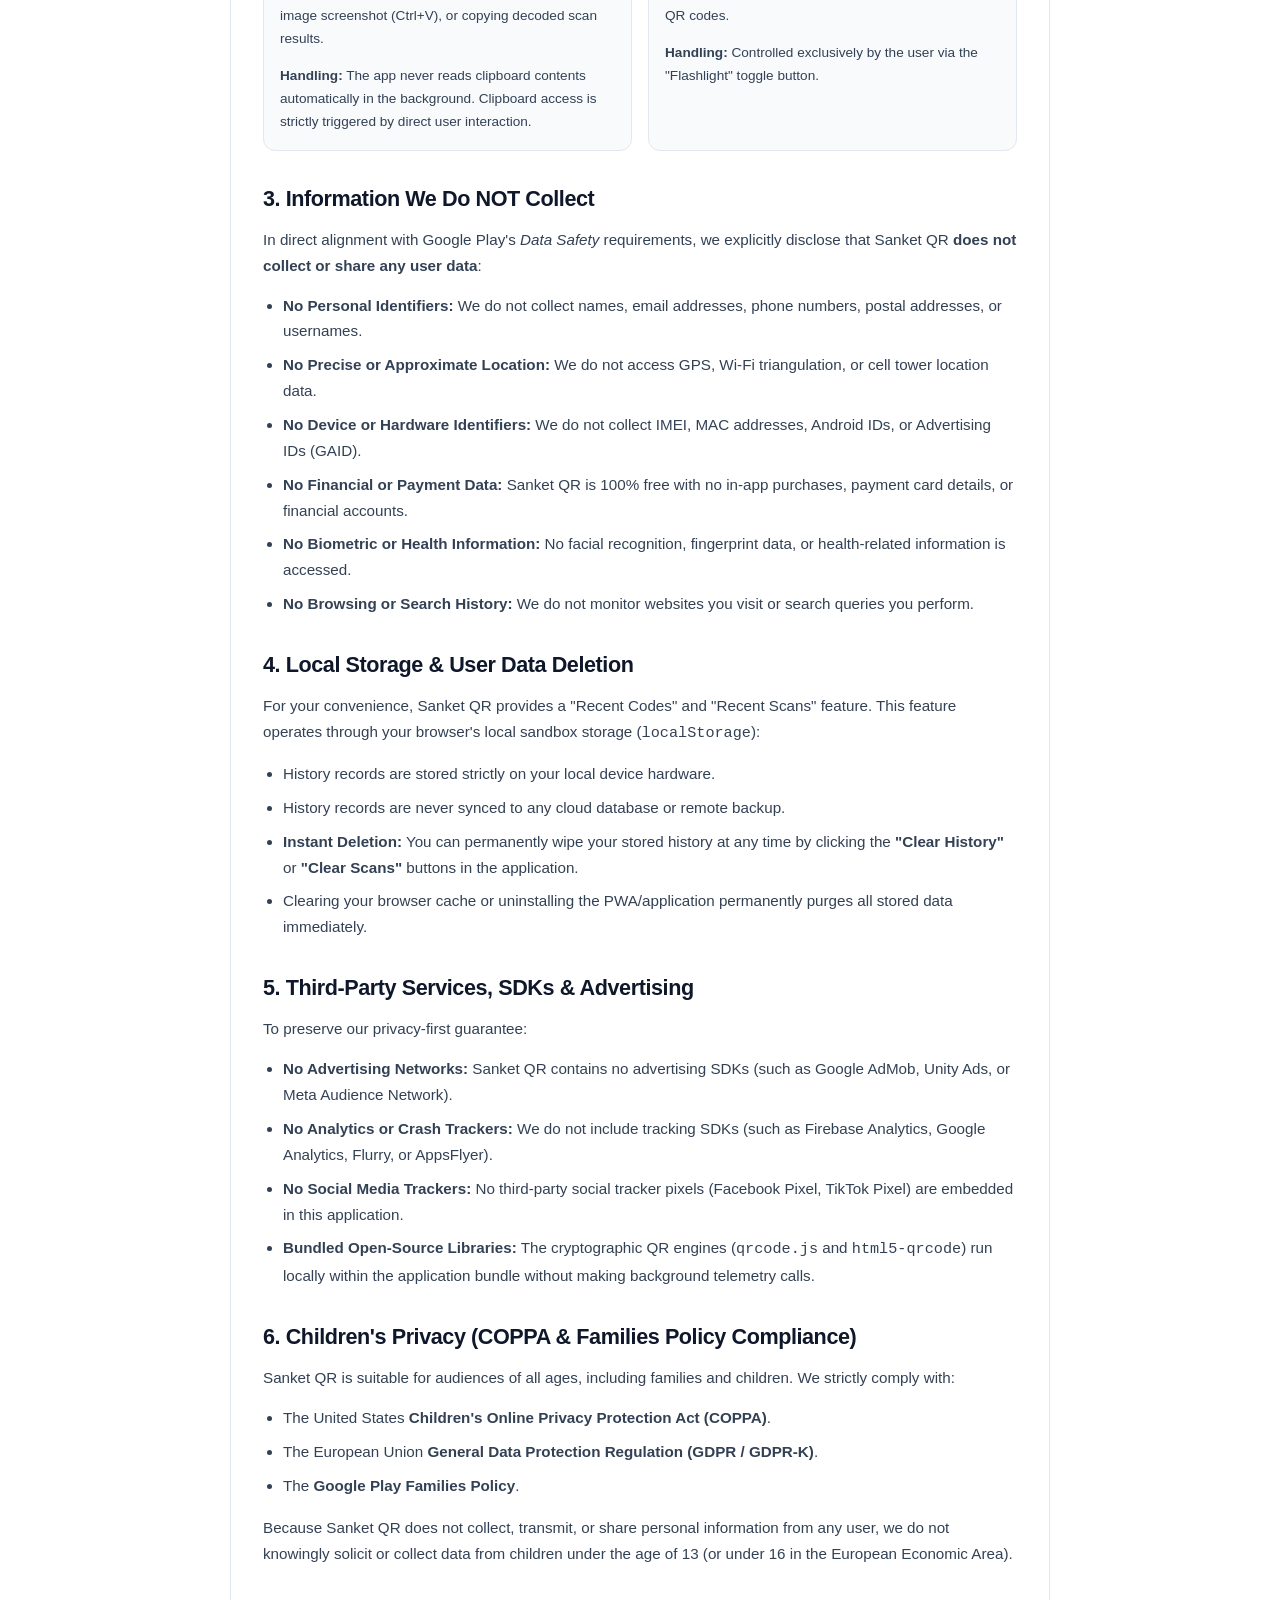
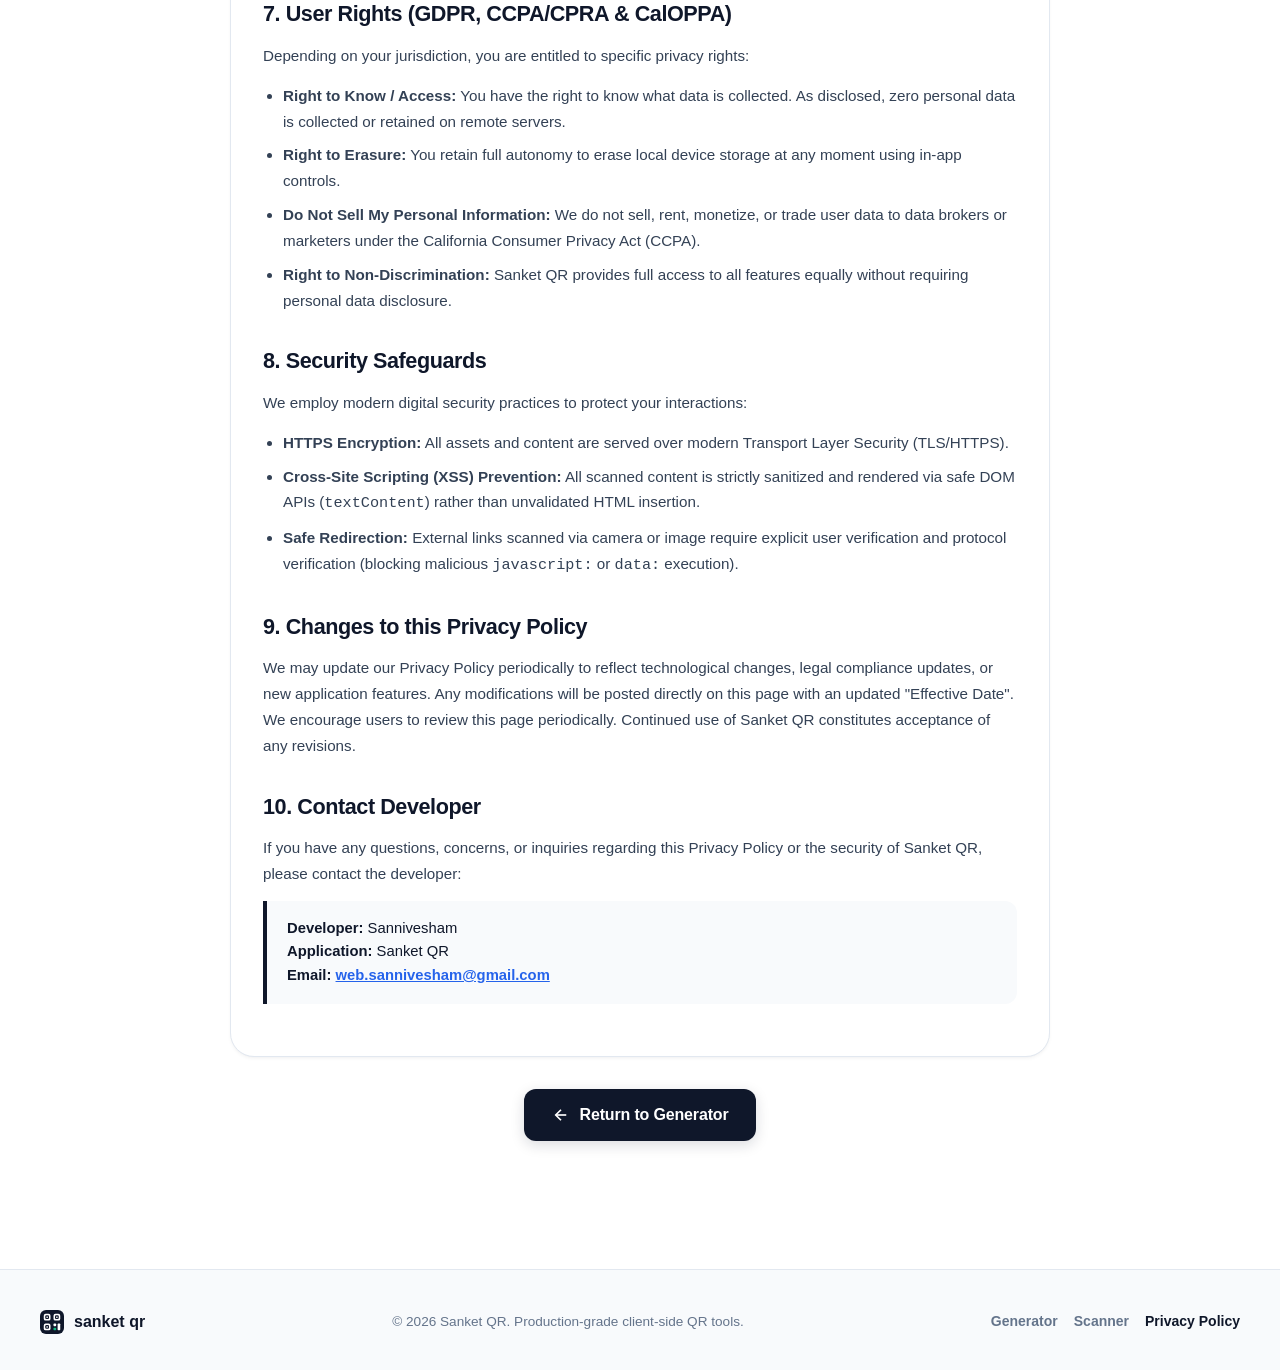
==== commit 83587c72: "style: remove github link from footers" ====
--- a/privacy.html
+++ b/privacy.html
@@ -320,7 +320,6 @@
         <a href="index.html">Generator</a>
         <a href="scan.html">Scanner</a>
         <a href="privacy.html" style="color: var(--text-main); font-weight: 700;">Privacy Policy</a>
-        <a href="https://github.com/sannivesham/sanket-qr" target="_blank" rel="noopener noreferrer">GitHub</a>
       </div>
     </div>
   </footer>
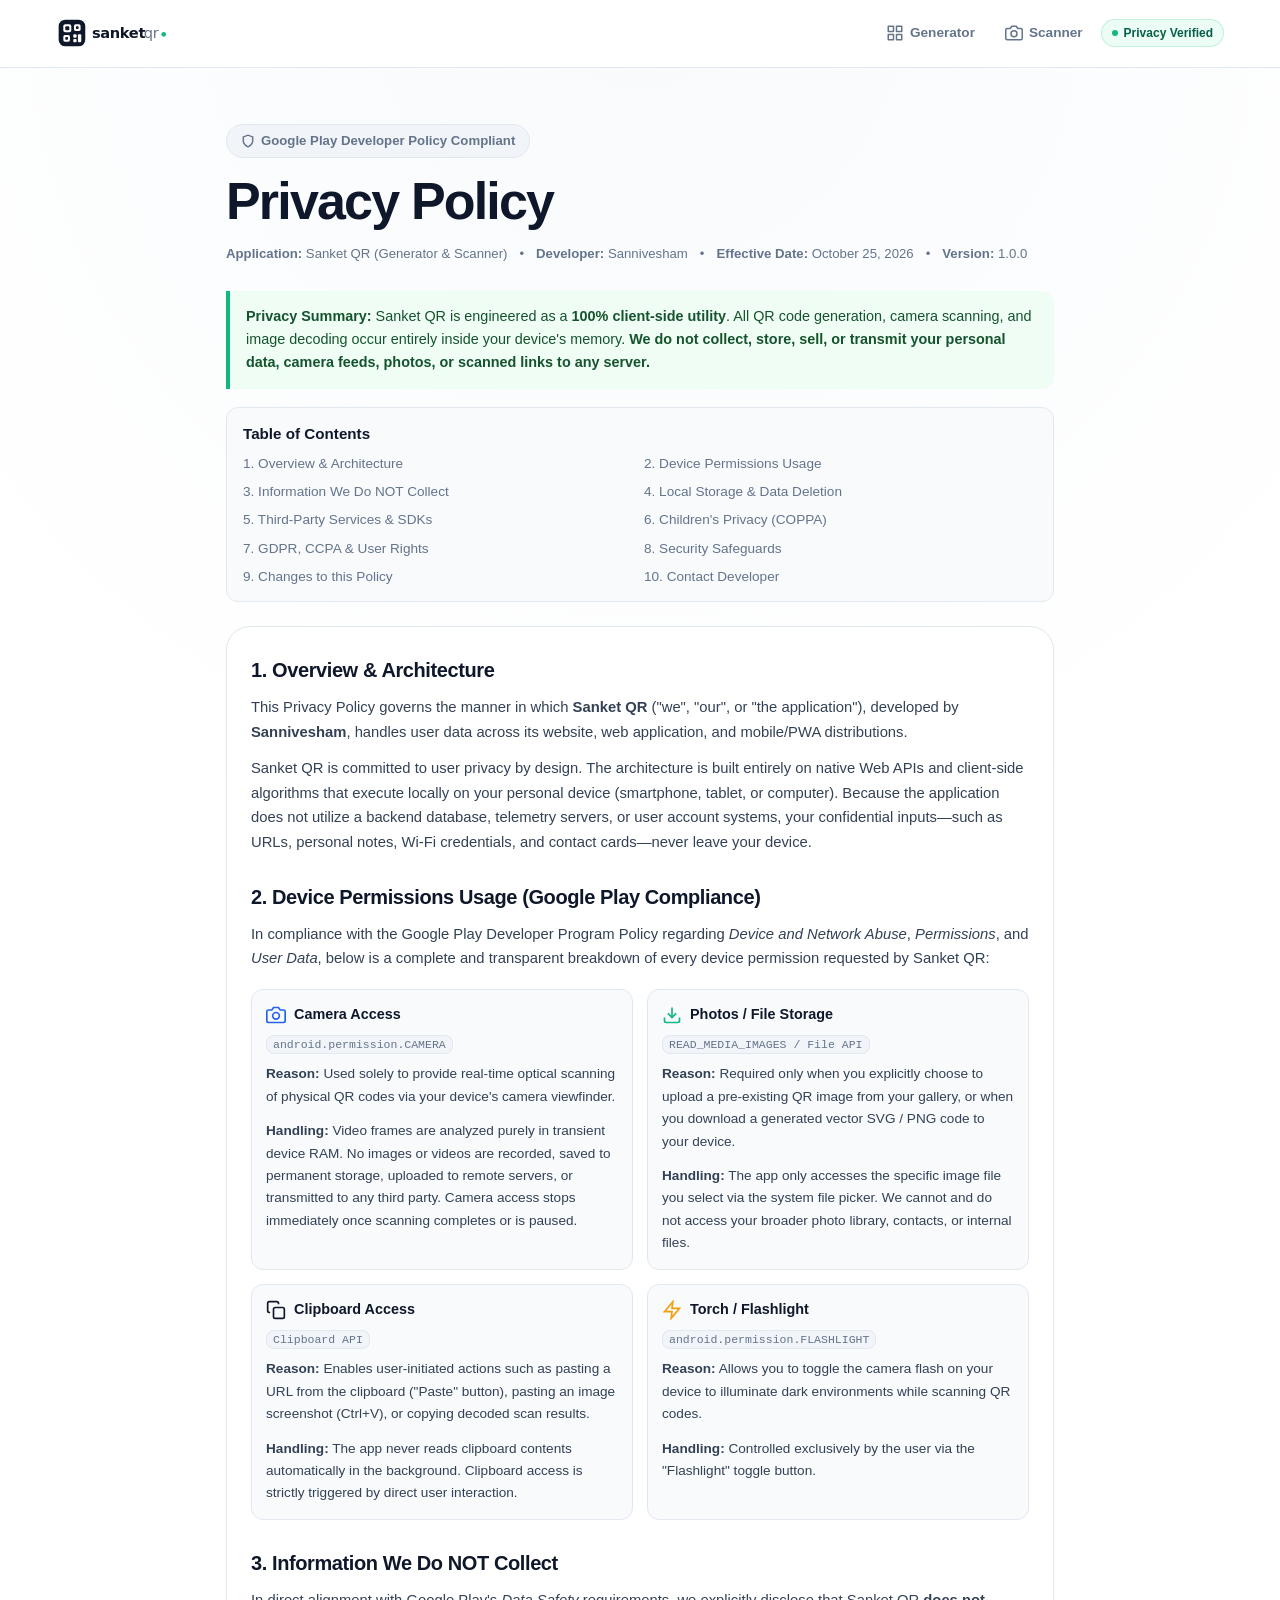
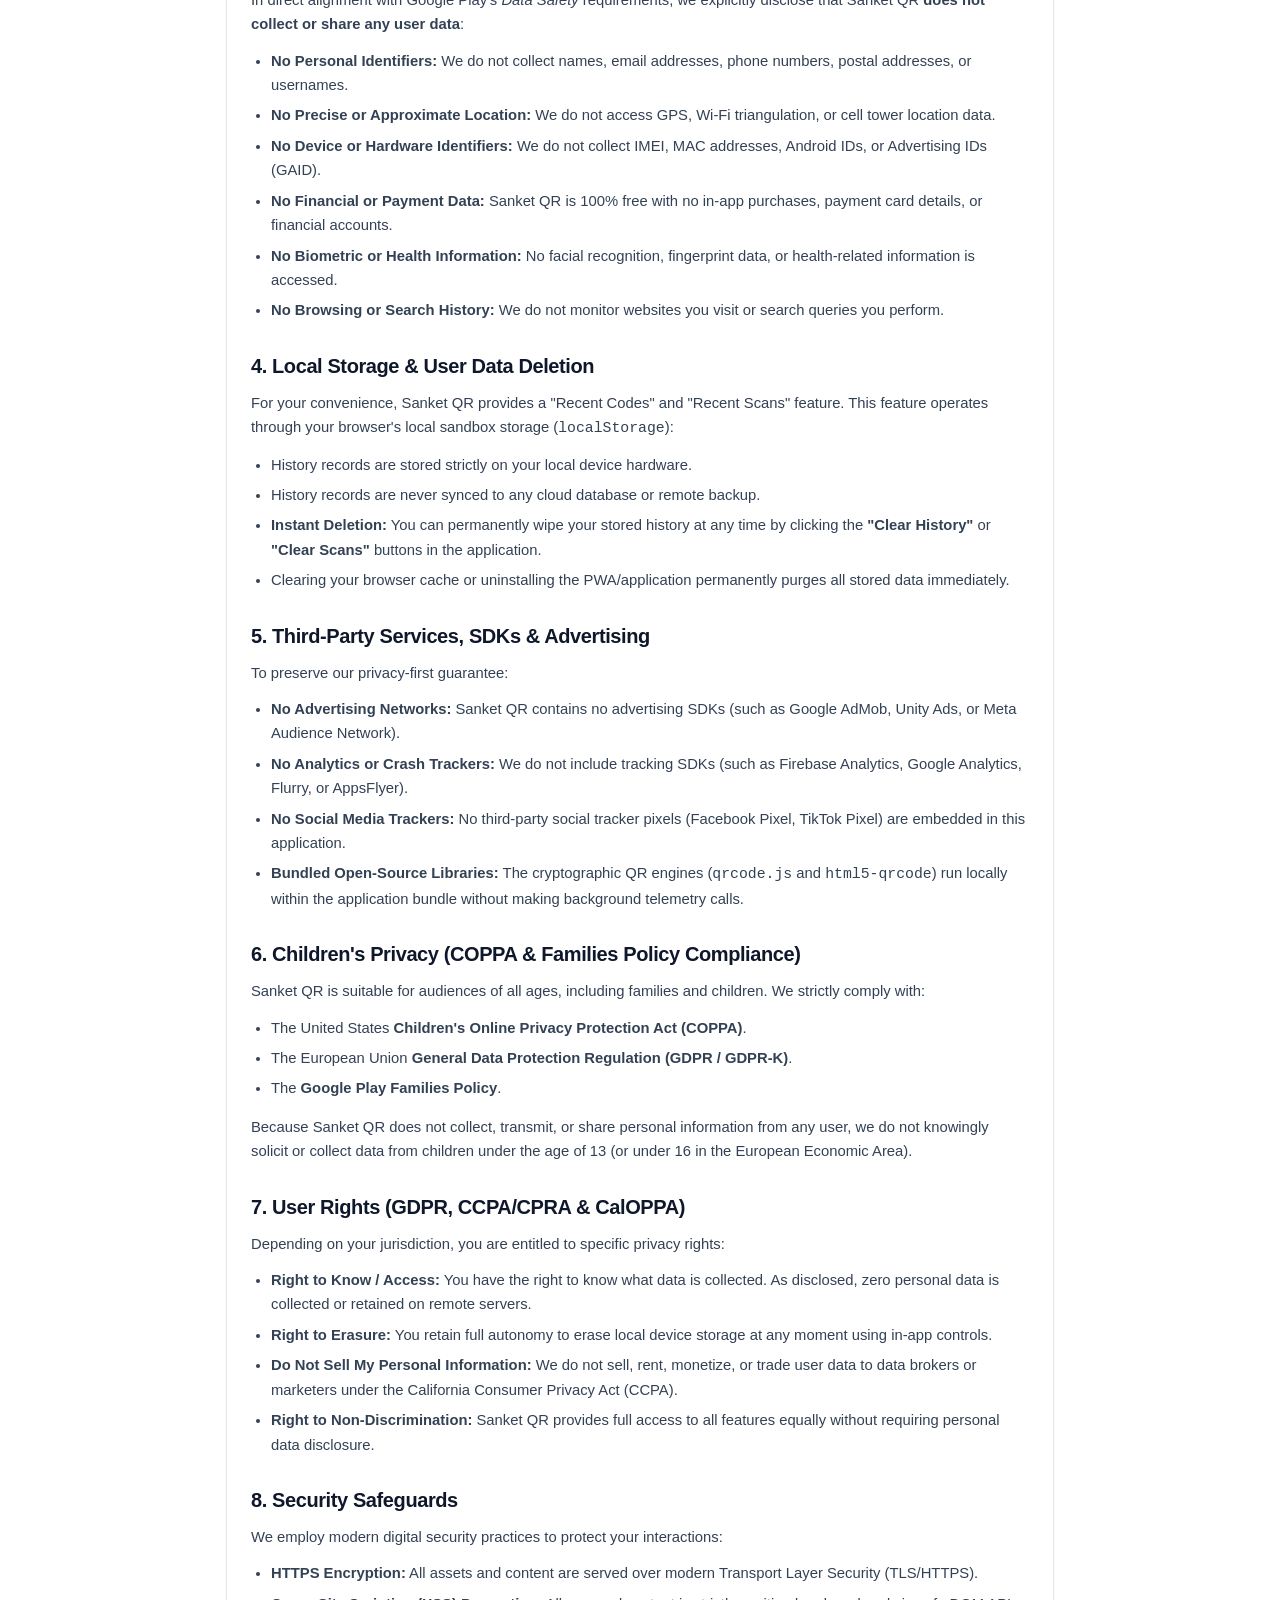
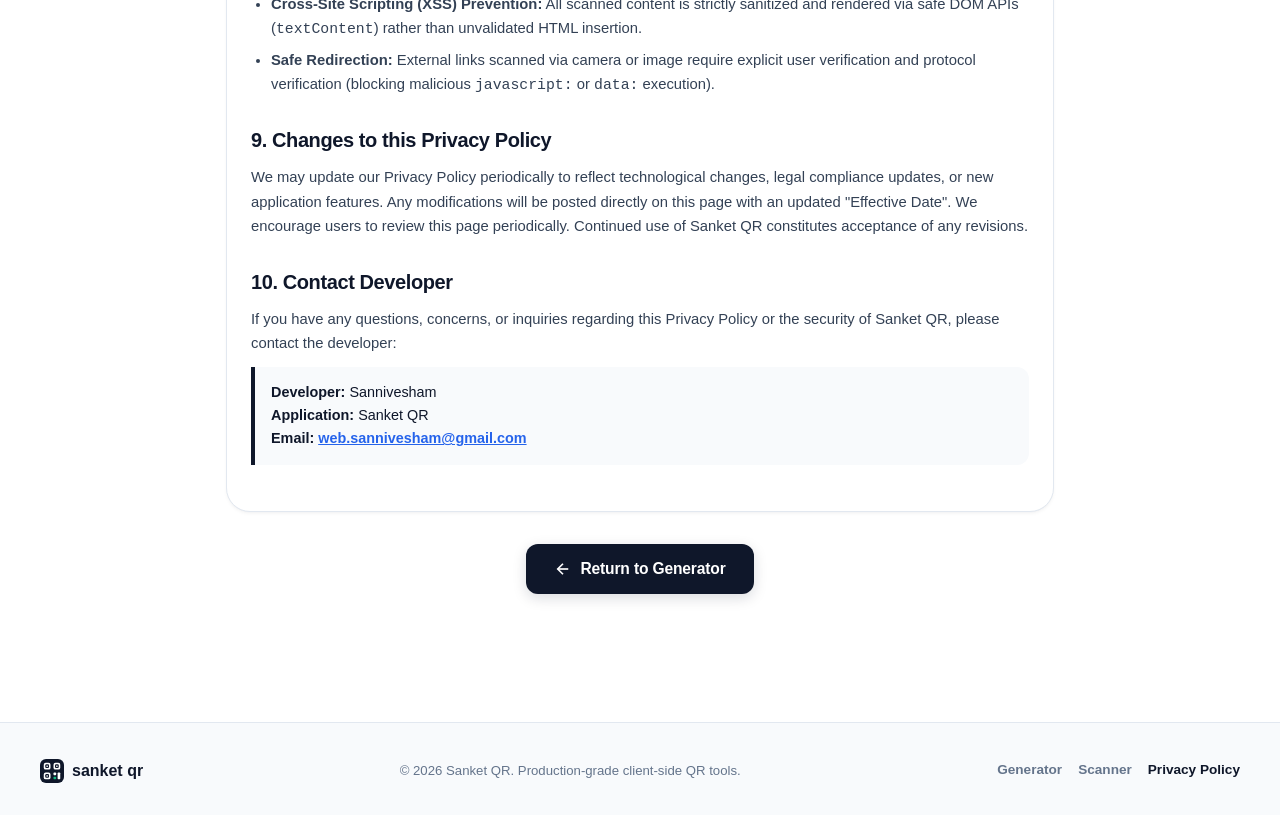
==== commit 24515180: "fix(mobile): add safe-area insets and status bar clearance for mobile notch, time, and battery bar" ====
--- a/privacy.html
+++ b/privacy.html
@@ -2,7 +2,10 @@
 <html lang="en">
 <head>
   <meta charset="UTF-8">
-  <meta name="viewport" content="width=device-width, initial-scale=1.0">
+  <meta name="viewport" content="width=device-width, initial-scale=1.0, viewport-fit=cover">
+  <meta name="apple-mobile-web-app-capable" content="yes">
+  <meta name="apple-mobile-web-app-status-bar-style" content="default">
+  <meta name="mobile-web-app-capable" content="yes">
   <title>Privacy Policy — Sanket QR</title>
   
   <!-- Primary Meta Tags -->
--- a/style.css
+++ b/style.css
@@ -1,6 +1,7 @@
 /* ==========================================================================
    SANKET QR - Production Stylesheet
    Modern, Minimalist, High-Performance CSS (Pure Vanilla)
+   Mobile-First & 100% Responsive Architecture
    ========================================================================== */
 
 :root {
@@ -48,13 +49,13 @@
   --radius-full: 9999px;
 
   /* Layout */
-  --header-height: 72px;
+  --header-height: 68px;
   --container-max-w: 1200px;
   --transition-fast: 160ms cubic-bezier(0.4, 0, 0.2, 1);
   --transition-normal: 240ms cubic-bezier(0.4, 0, 0.2, 1);
 }
 
-/* Base Reset & Box Sizing */
+/* Global Reset & Strict Mobile Overflow Prevention */
 *, *::before, *::after {
   box-sizing: border-box;
   margin: 0;
@@ -70,6 +71,9 @@
   -moz-osx-font-smoothing: grayscale;
   scroll-behavior: smooth;
   text-rendering: optimizeLegibility;
+  overflow-x: hidden;
+  width: 100%;
+  max-width: 100vw;
 }
 
 body {
@@ -79,6 +83,10 @@
   background: radial-gradient(circle at 50% 0%, #f8fafc 0%, #ffffff 80%);
   background-attachment: fixed;
   color: var(--text-main);
+  overflow-x: hidden;
+  width: 100%;
+  max-width: 100vw;
+  position: relative;
 }
 
 a {
@@ -101,44 +109,53 @@
 img, svg {
   display: block;
   max-width: 100%;
+  height: auto;
 }
 
 /* ==========================================================================
-   Header & Navigation
+   Header & Navigation (Fully Mobile Optimized & Safe Area Notch Support)
    ========================================================================== */
 .site-header {
   position: sticky;
   top: 0;
   z-index: 100;
-  background: rgba(255, 255, 255, 0.85);
+  background: rgba(255, 255, 255, 0.96);
   backdrop-filter: blur(12px);
   -webkit-backdrop-filter: blur(12px);
   border-bottom: 1px solid var(--border-light);
-  height: var(--header-height);
-  display: flex;
-  align-items: center;
+  width: 100%;
+  box-sizing: border-box;
+  display: flex;
+  align-items: center;
+  padding-top: env(safe-area-inset-top, 0px);
+  padding-left: env(safe-area-inset-left, 0px);
+  padding-right: env(safe-area-inset-right, 0px);
+  min-height: calc(var(--header-height) + env(safe-area-inset-top, 0px));
 }
 
 .header-container {
   width: 100%;
   max-width: var(--container-max-w);
   margin: 0 auto;
-  padding: 0 20px;
+  padding: 0 16px;
   display: flex;
   align-items: center;
   justify-content: space-between;
+  box-sizing: border-box;
+  gap: 8px;
 }
 
 .brand-link {
   display: flex;
   align-items: center;
-  gap: 12px;
-  font-size: 1.25rem;
+  gap: 8px;
+  font-size: 1.15rem;
   font-weight: 800;
   letter-spacing: -0.03em;
   color: var(--text-main);
   text-decoration: none;
   transition: opacity var(--transition-fast);
+  flex-shrink: 0;
 }
 
 .brand-link:hover {
@@ -146,26 +163,29 @@
 }
 
 .brand-logo-img {
-  height: 36px;
+  height: 32px;
   width: auto;
+  display: block;
 }
 
 .nav-links {
   display: flex;
   align-items: center;
-  gap: 8px;
+  gap: 6px;
+  flex-shrink: 0;
 }
 
 .nav-item {
   display: inline-flex;
   align-items: center;
-  gap: 8px;
-  padding: 8px 16px;
+  gap: 6px;
+  padding: 7px 12px;
   border-radius: var(--radius-full);
-  font-size: 0.925rem;
+  font-size: 0.85rem;
   font-weight: 600;
   color: var(--text-muted);
   transition: all var(--transition-fast);
+  white-space: nowrap;
 }
 
 .nav-item:hover {
@@ -189,6 +209,7 @@
   font-weight: 600;
   border-radius: var(--radius-full);
   border: 1px solid rgba(16, 185, 129, 0.2);
+  white-space: nowrap;
 }
 
 .badge-dot {
@@ -204,6 +225,50 @@
   50% { transform: scale(1.4); opacity: 0.6; }
 }
 
+@media (max-width: 768px) {
+  .site-header {
+    /* Push content comfortably below the status bar, clock, notch, and battery icons */
+    padding-top: max(env(safe-area-inset-top, 0px), 24px);
+    padding-bottom: 8px;
+    height: auto;
+    min-height: calc(56px + max(env(safe-area-inset-top, 0px), 24px));
+  }
+  .site-header .badge-tag {
+    display: none !important;
+  }
+  .header-container {
+    padding: 2px 12px;
+  }
+}
+
+/* Standalone PWA, Home Screen App, Full-Screen Webview mode */
+@media (display-mode: standalone), (display-mode: fullscreen), (display-mode: minimal-ui) {
+  .site-header {
+    padding-top: max(env(safe-area-inset-top, 0px), 36px) !important;
+    padding-bottom: 10px;
+    height: auto !important;
+    min-height: calc(56px + max(env(safe-area-inset-top, 0px), 36px)) !important;
+  }
+}
+
+@media (max-width: 480px) {
+  .brand-logo-img {
+    height: 26px;
+  }
+  .nav-links {
+    gap: 4px;
+  }
+  .nav-item {
+    padding: 6px 9px;
+    font-size: 0.775rem;
+    gap: 4px;
+  }
+  .nav-item svg {
+    width: 14px;
+    height: 14px;
+  }
+}
+
 /* ==========================================================================
    Main Layout & Hero Section
    ========================================================================== */
@@ -212,58 +277,80 @@
   max-width: var(--container-max-w);
   width: 100%;
   margin: 0 auto;
-  padding: 36px 20px 64px;
+  padding: 32px 16px 64px;
+  box-sizing: border-box;
+  min-width: 0;
 }
 
 .hero-banner {
   text-align: center;
-  margin-bottom: 36px;
+  margin-bottom: 32px;
+  width: 100%;
+  box-sizing: border-box;
 }
 
 .hero-pill {
   display: inline-flex;
   align-items: center;
-  gap: 8px;
+  gap: 6px;
   background-color: var(--bg-elevated);
   border: 1px solid var(--border-light);
   padding: 6px 14px;
   border-radius: var(--radius-full);
-  font-size: 0.85rem;
+  font-size: 0.825rem;
   font-weight: 600;
   color: var(--text-muted);
-  margin-bottom: 16px;
+  margin-bottom: 14px;
+  max-width: 100%;
+  box-sizing: border-box;
 }
 
 .hero-title {
-  font-size: clamp(2rem, 5vw, 3.25rem);
+  font-size: clamp(1.75rem, 5vw, 3.25rem);
   font-weight: 800;
-  letter-spacing: -0.04em;
+  letter-spacing: -0.035em;
   line-height: 1.15;
   color: var(--text-main);
   margin-bottom: 12px;
+  word-break: break-word;
 }
 
 .hero-subtitle {
-  font-size: clamp(1rem, 2vw, 1.2rem);
+  font-size: clamp(0.95rem, 2vw, 1.15rem);
   color: var(--text-muted);
-  max-width: 640px;
+  max-width: 600px;
   margin: 0 auto;
   font-weight: 400;
   line-height: 1.6;
 }
 
 /* Grid Layout for Generator */
-.generator-grid {
+.generator-grid,
+.scanner-grid {
   display: grid;
   grid-template-columns: 1fr;
-  gap: 28px;
+  gap: 24px;
   align-items: start;
+  width: 100%;
+  min-width: 0;
+  box-sizing: border-box;
+}
+
+.generator-grid > *,
+.scanner-grid > * {
+  min-width: 0;
+  max-width: 100%;
+  box-sizing: border-box;
 }
 
 @media (min-width: 960px) {
   .generator-grid {
     grid-template-columns: 1.15fr 0.85fr;
-    gap: 36px;
+    gap: 32px;
+  }
+  .scanner-grid {
+    grid-template-columns: 1.1fr 0.9fr;
+    gap: 32px;
   }
 }
 
@@ -277,6 +364,10 @@
   box-shadow: var(--shadow-sm);
   padding: 24px;
   transition: box-shadow var(--transition-normal);
+  width: 100%;
+  max-width: 100%;
+  box-sizing: border-box;
+  min-width: 0;
 }
 
 .card-panel:hover {
@@ -288,28 +379,42 @@
   align-items: center;
   justify-content: space-between;
   margin-bottom: 20px;
-  padding-bottom: 16px;
+  padding-bottom: 14px;
   border-bottom: 1px solid var(--border-light);
+  gap: 12px;
+  width: 100%;
+  box-sizing: border-box;
 }
 
 .card-title {
-  font-size: 1.15rem;
+  font-size: 1.1rem;
   font-weight: 700;
   letter-spacing: -0.02em;
   display: flex;
   align-items: center;
-  gap: 10px;
+  gap: 8px;
+  min-width: 0;
+}
+
+@media (max-width: 480px) {
+  .card-header-row {
+    flex-wrap: wrap;
+    gap: 8px;
+  }
 }
 
 /* ==========================================================================
    Input Type Tabs (Future-ready Extensible Architecture)
    ========================================================================== */
 .tabs-scroll-wrapper {
+  width: 100%;
+  max-width: 100%;
   overflow-x: auto;
   margin-bottom: 20px;
   padding-bottom: 4px;
   -webkit-overflow-scrolling: touch;
   scrollbar-width: none;
+  box-sizing: border-box;
 }
 
 .tabs-scroll-wrapper::-webkit-scrollbar {
@@ -318,7 +423,7 @@
 
 .tabs-nav {
   display: flex;
-  gap: 6px;
+  gap: 4px;
   background-color: var(--bg-elevated);
   padding: 4px;
   border-radius: var(--radius-md);
@@ -328,18 +433,19 @@
 .tab-btn {
   display: inline-flex;
   align-items: center;
-  gap: 8px;
-  padding: 8px 14px;
+  gap: 6px;
+  padding: 8px 12px;
   border-radius: var(--radius-sm);
-  font-size: 0.875rem;
+  font-size: 0.825rem;
   font-weight: 600;
   color: var(--text-muted);
   transition: all var(--transition-fast);
+  white-space: nowrap;
 }
 
 .tab-btn svg {
-  width: 16px;
-  height: 16px;
+  width: 15px;
+  height: 15px;
   stroke-width: 2.2;
 }
 
@@ -356,6 +462,8 @@
 /* Tab Panels */
 .tab-content {
   display: none;
+  width: 100%;
+  box-sizing: border-box;
 }
 
 .tab-content.active {
@@ -372,21 +480,24 @@
    Form Controls, Inputs, and Fields
    ========================================================================== */
 .form-group {
-  margin-bottom: 18px;
+  margin-bottom: 16px;
+  width: 100%;
+  box-sizing: border-box;
 }
 
 .form-label {
   display: flex;
   justify-content: space-between;
   align-items: center;
-  font-size: 0.875rem;
+  font-size: 0.85rem;
   font-weight: 600;
   color: var(--text-main);
   margin-bottom: 8px;
+  gap: 8px;
 }
 
 .label-hint {
-  font-size: 0.775rem;
+  font-size: 0.75rem;
   font-weight: 400;
   color: var(--text-muted);
 }
@@ -395,6 +506,9 @@
   position: relative;
   display: flex;
   align-items: center;
+  width: 100%;
+  max-width: 100%;
+  box-sizing: border-box;
 }
 
 .input-icon-left {
@@ -408,22 +522,24 @@
 
 .input-field {
   width: 100%;
-  height: 50px;
-  padding: 12px 16px;
-  font-size: 0.975rem;
+  max-width: 100%;
+  height: 48px;
+  padding: 12px 14px;
+  font-size: 0.95rem;
   background-color: var(--bg-subtle);
   border: 1.5px solid var(--border-light);
   border-radius: var(--radius-md);
   color: var(--text-main);
   transition: all var(--transition-fast);
+  box-sizing: border-box;
 }
 
 .input-field.has-icon-left {
-  padding-left: 44px;
+  padding-left: 42px;
 }
 
 .input-field.has-action-right {
-  padding-right: 80px;
+  padding-right: 76px;
 }
 
 .input-field:focus {
@@ -439,14 +555,14 @@
 
 .input-action-right {
   position: absolute;
-  right: 8px;
+  right: 6px;
   display: flex;
   align-items: center;
   gap: 4px;
 }
 
 .input-inline-btn {
-  padding: 6px 10px;
+  padding: 5px 10px;
   border-radius: var(--radius-sm);
   font-size: 0.75rem;
   font-weight: 600;
@@ -454,6 +570,7 @@
   border: 1px solid var(--border-light);
   color: var(--text-muted);
   transition: all var(--transition-fast);
+  white-space: nowrap;
 }
 
 .input-inline-btn:hover {
@@ -479,8 +596,9 @@
 
 .textarea-field {
   width: 100%;
-  padding: 14px 16px;
-  font-size: 0.95rem;
+  max-width: 100%;
+  padding: 12px 14px;
+  font-size: 0.925rem;
   background-color: var(--bg-subtle);
   border: 1.5px solid var(--border-light);
   border-radius: var(--radius-md);
@@ -488,6 +606,7 @@
   resize: vertical;
   min-height: 90px;
   transition: all var(--transition-fast);
+  box-sizing: border-box;
 }
 
 .textarea-field:focus {
@@ -501,6 +620,8 @@
   display: grid;
   grid-template-columns: 1fr;
   gap: 12px;
+  width: 100%;
+  box-sizing: border-box;
 }
 
 @media (min-width: 540px) {
@@ -527,11 +648,13 @@
    Accordion / Customization Settings Drawer
    ========================================================================== */
 .customization-drawer {
-  margin: 20px 0;
+  margin: 18px 0;
   border: 1px solid var(--border-light);
   border-radius: var(--radius-md);
   overflow: hidden;
   background-color: var(--bg-subtle);
+  width: 100%;
+  box-sizing: border-box;
 }
 
 .drawer-toggle {
@@ -539,12 +662,13 @@
   display: flex;
   align-items: center;
   justify-content: space-between;
-  padding: 14px 16px;
-  font-size: 0.875rem;
+  padding: 12px 14px;
+  font-size: 0.85rem;
   font-weight: 600;
   color: var(--text-main);
   background: transparent;
   transition: background var(--transition-fast);
+  gap: 8px;
 }
 
 .drawer-toggle:hover {
@@ -553,6 +677,7 @@
 
 .drawer-toggle svg.chevron {
   transition: transform var(--transition-fast);
+  flex-shrink: 0;
 }
 
 .drawer-toggle[aria-expanded="true"] svg.chevron {
@@ -564,6 +689,8 @@
   padding: 16px;
   border-top: 1px solid var(--border-light);
   background: var(--bg-card);
+  width: 100%;
+  box-sizing: border-box;
 }
 
 .drawer-content.open {
@@ -574,7 +701,9 @@
 .settings-grid {
   display: grid;
   grid-template-columns: 1fr;
-  gap: 16px;
+  gap: 14px;
+  width: 100%;
+  box-sizing: border-box;
 }
 
 @media (min-width: 480px) {
@@ -612,14 +741,16 @@
 
 .select-field {
   width: 100%;
+  max-width: 100%;
   height: 40px;
   padding: 8px 12px;
-  font-size: 0.875rem;
+  font-size: 0.85rem;
   background-color: var(--bg-subtle);
   border: 1px solid var(--border-light);
   border-radius: var(--radius-sm);
   color: var(--text-main);
   cursor: pointer;
+  box-sizing: border-box;
 }
 
 .select-field:focus {
@@ -634,17 +765,19 @@
   display: inline-flex;
   align-items: center;
   justify-content: center;
-  gap: 10px;
-  width: 100%;
-  height: 52px;
+  gap: 8px;
+  width: 100%;
+  height: 50px;
   background-color: var(--primary);
   color: var(--text-inverse);
-  font-size: 1rem;
+  font-size: 0.975rem;
   font-weight: 700;
   letter-spacing: -0.01em;
   border-radius: var(--radius-md);
   box-shadow: 0 4px 14px rgba(15, 23, 42, 0.15);
   transition: all var(--transition-fast);
+  box-sizing: border-box;
+  touch-action: manipulation;
 }
 
 .btn-primary:hover {
@@ -663,15 +796,18 @@
   align-items: center;
   justify-content: center;
   gap: 8px;
-  height: 44px;
-  padding: 0 18px;
+  height: 46px;
+  padding: 0 16px;
   background-color: var(--bg-card);
   color: var(--text-main);
-  font-size: 0.9rem;
+  font-size: 0.875rem;
   font-weight: 600;
   border: 1.5px solid var(--border-light);
   border-radius: var(--radius-md);
   transition: all var(--transition-fast);
+  box-sizing: border-box;
+  touch-action: manipulation;
+  width: 100%;
 }
 
 .btn-secondary:hover {
@@ -684,10 +820,11 @@
 }
 
 .btn-icon-only {
-  width: 44px;
-  height: 44px;
+  width: 46px;
+  height: 46px;
   padding: 0;
   border-radius: var(--radius-md);
+  flex-shrink: 0;
 }
 
 /* ==========================================================================
@@ -695,12 +832,14 @@
    ========================================================================== */
 .preview-card-sticky {
   position: relative;
+  width: 100%;
+  box-sizing: border-box;
 }
 
 @media (min-width: 960px) {
   .preview-card-sticky {
     position: sticky;
-    top: calc(var(--header-height) + 24px);
+    top: calc(var(--header-height) + 20px);
   }
 }
 
@@ -708,15 +847,19 @@
   background-color: var(--bg-subtle);
   border: 1.5px dashed var(--border-light);
   border-radius: var(--radius-lg);
-  min-height: 320px;
+  min-height: 290px;
   display: flex;
   flex-direction: column;
   align-items: center;
   justify-content: center;
-  padding: 24px;
+  padding: 20px 14px;
   text-align: center;
   position: relative;
   transition: all var(--transition-normal);
+  width: 100%;
+  max-width: 100%;
+  box-sizing: border-box;
+  overflow: hidden;
 }
 
 .qr-display-box.has-qr {
@@ -731,31 +874,32 @@
   display: flex;
   flex-direction: column;
   align-items: center;
-  gap: 12px;
+  gap: 10px;
   color: var(--text-muted);
-  max-width: 260px;
+  max-width: 250px;
+  margin: 0 auto;
 }
 
 .empty-state-icon {
-  width: 64px;
-  height: 64px;
+  width: 56px;
+  height: 56px;
   border-radius: var(--radius-lg);
   background: var(--bg-elevated);
   display: flex;
   align-items: center;
   justify-content: center;
   color: var(--text-dim);
-  margin-bottom: 4px;
+  margin-bottom: 2px;
 }
 
 .empty-state-title {
-  font-size: 1rem;
+  font-size: 0.975rem;
   font-weight: 700;
   color: var(--text-main);
 }
 
 .empty-state-desc {
-  font-size: 0.85rem;
+  font-size: 0.825rem;
   line-height: 1.5;
 }
 
@@ -764,7 +908,7 @@
   display: none;
   flex-direction: column;
   align-items: center;
-  gap: 14px;
+  gap: 12px;
   color: var(--text-muted);
 }
 
@@ -773,8 +917,8 @@
 }
 
 .spinner {
-  width: 42px;
-  height: 42px;
+  width: 38px;
+  height: 38px;
   border: 3.5px solid var(--border-light);
   border-top-color: var(--primary);
   border-radius: 50%;
@@ -791,6 +935,8 @@
   flex-direction: column;
   align-items: center;
   width: 100%;
+  max-width: 100%;
+  box-sizing: border-box;
 }
 
 .qr-rendered-wrapper.visible {
@@ -805,55 +951,74 @@
 
 .qr-canvas-holder {
   background: #ffffff;
-  padding: 16px;
+  padding: 12px;
   border-radius: var(--radius-md);
   box-shadow: 0 4px 12px rgba(0, 0, 0, 0.05);
   display: flex;
   align-items: center;
   justify-content: center;
-  margin-bottom: 16px;
+  margin-bottom: 14px;
+  max-width: 100%;
+  box-sizing: border-box;
 }
 
 .qr-canvas-holder canvas {
-  width: 240px !important;
-  height: 240px !important;
+  max-width: 100% !important;
+  width: 100% !important;
+  max-height: 240px;
+  object-fit: contain;
+  height: auto !important;
   display: block;
 }
 
 .qr-content-summary {
   width: 100%;
-  max-width: 320px;
+  max-width: 100%;
+  box-sizing: border-box;
   background: var(--bg-elevated);
   border: 1px solid var(--border-light);
   border-radius: var(--radius-md);
-  padding: 10px 14px;
+  padding: 10px 12px;
   display: flex;
   align-items: center;
   justify-content: space-between;
-  gap: 10px;
-  margin-bottom: 20px;
+  gap: 8px;
+  margin-bottom: 16px;
+  overflow: hidden;
 }
 
 .qr-summary-text {
-  font-size: 0.825rem;
+  font-size: 0.8rem;
   color: var(--text-main);
   font-family: var(--font-mono);
   white-space: nowrap;
   overflow: hidden;
   text-overflow: ellipsis;
+  flex: 1;
+  min-width: 0;
 }
 
 /* Download & Action Buttons */
 .preview-actions-grid {
   display: grid;
-  grid-template-columns: 1fr 1fr;
+  grid-template-columns: 1fr;
   gap: 10px;
   width: 100%;
-  margin-top: 16px;
+  margin-top: 14px;
+  box-sizing: border-box;
+}
+
+@media (min-width: 500px) {
+  .preview-actions-grid {
+    grid-template-columns: 1fr 1fr;
+  }
+  .btn-download-primary,
+  #btn-copy-image {
+    grid-column: span 2;
+  }
 }
 
 .btn-download-primary {
-  grid-column: span 2;
   background-color: var(--primary);
   color: #ffffff;
   border: none;
@@ -864,7 +1029,7 @@
 }
 
 .reset-row {
-  margin-top: 12px;
+  margin-top: 14px;
   text-align: center;
   width: 100%;
 }
@@ -885,9 +1050,11 @@
    History Section (LocalStorage)
    ========================================================================== */
 .history-section {
-  margin-top: 48px;
-  padding-top: 36px;
+  margin-top: 40px;
+  padding-top: 32px;
   border-top: 1px solid var(--border-light);
+  width: 100%;
+  box-sizing: border-box;
 }
 
 .history-header {
@@ -895,10 +1062,11 @@
   align-items: center;
   justify-content: space-between;
   margin-bottom: 16px;
+  gap: 8px;
 }
 
 .history-title {
-  font-size: 1.15rem;
+  font-size: 1.05rem;
   font-weight: 700;
   display: flex;
   align-items: center;
@@ -907,8 +1075,16 @@
 
 .history-list {
   display: grid;
-  grid-template-columns: repeat(auto-fill, minmax(280px, 1fr));
-  gap: 14px;
+  grid-template-columns: 1fr;
+  gap: 12px;
+  width: 100%;
+  box-sizing: border-box;
+}
+
+@media (min-width: 640px) {
+  .history-list {
+    grid-template-columns: repeat(auto-fill, minmax(280px, 1fr));
+  }
 }
 
 .history-item {
@@ -919,8 +1095,10 @@
   display: flex;
   align-items: center;
   justify-content: space-between;
-  gap: 12px;
+  gap: 10px;
   transition: all var(--transition-fast);
+  box-sizing: border-box;
+  min-width: 0;
 }
 
 .history-item:hover {
@@ -934,22 +1112,24 @@
 }
 
 .history-item-title {
-  font-size: 0.875rem;
+  font-size: 0.85rem;
   font-weight: 600;
   white-space: nowrap;
   overflow: hidden;
   text-overflow: ellipsis;
   color: var(--text-main);
+  display: block;
 }
 
 .history-item-date {
-  font-size: 0.725rem;
+  font-size: 0.72rem;
   color: var(--text-muted);
 }
 
 .history-item-actions {
   display: flex;
-  gap: 6px;
+  gap: 4px;
+  flex-shrink: 0;
 }
 
 .history-btn-mini {
@@ -967,45 +1147,42 @@
 /* ==========================================================================
    Scanner Page Styles (`scan.html`)
    ========================================================================== */
-.scanner-grid {
-  display: grid;
-  grid-template-columns: 1fr;
-  gap: 28px;
-}
-
-@media (min-width: 960px) {
-  .scanner-grid {
-    grid-template-columns: 1.1fr 0.9fr;
-    gap: 36px;
-  }
-}
-
 .scanner-viewfinder-container {
   position: relative;
   width: 100%;
-  max-width: 480px;
+  max-width: 100%;
   margin: 0 auto;
   border-radius: var(--radius-lg);
   overflow: hidden;
   background-color: #000000;
   box-shadow: var(--shadow-md);
-  min-height: 340px;
+  min-height: 280px;
   display: flex;
   align-items: center;
   justify-content: center;
+  box-sizing: border-box;
 }
 
 #reader {
   width: 100% !important;
+  max-width: 100% !important;
   border: none !important;
   background-color: #000000;
+  overflow: hidden !important;
+  box-sizing: border-box !important;
 }
 
 #reader video {
   width: 100% !important;
+  max-width: 100% !important;
   height: 100% !important;
-  object-fit: cover;
+  object-fit: cover !important;
   border-radius: var(--radius-lg);
+}
+
+#reader * {
+  max-width: 100% !important;
+  box-sizing: border-box !important;
 }
 
 /* Custom Scanning Laser Reticle Overlay */
@@ -1023,12 +1200,13 @@
 }
 
 .reticle-box {
-  width: 220px;
-  height: 220px;
+  width: clamp(160px, 56vw, 220px);
+  height: clamp(160px, 56vw, 220px);
   position: relative;
   border: 2px solid rgba(255, 255, 255, 0.4);
-  border-radius: 20px;
+  border-radius: 18px;
   overflow: hidden;
+  box-sizing: border-box;
 }
 
 /* Corner Reticle Brackets */
@@ -1036,8 +1214,8 @@
 .reticle-box::after {
   content: "";
   position: absolute;
-  width: 24px;
-  height: 24px;
+  width: 20px;
+  height: 20px;
   border-color: #ffffff;
   border-style: solid;
 }
@@ -1045,15 +1223,15 @@
 .reticle-box::before {
   top: 0;
   left: 0;
-  border-width: 4px 0 0 4px;
-  border-top-left-radius: 12px;
+  border-width: 3.5px 0 0 3.5px;
+  border-top-left-radius: 10px;
 }
 
 .reticle-box::after {
   bottom: 0;
   right: 0;
-  border-width: 0 4px 4px 0;
-  border-bottom-right-radius: 12px;
+  border-width: 0 3.5px 3.5px 0;
+  border-bottom-right-radius: 10px;
 }
 
 .scanner-laser-line {
@@ -1077,8 +1255,10 @@
   display: flex;
   align-items: center;
   justify-content: space-between;
-  gap: 12px;
-  margin-top: 16px;
+  gap: 10px;
+  margin-top: 14px;
+  width: 100%;
+  box-sizing: border-box;
 }
 
 /* Dropzone for Upload Scanner */
@@ -1086,14 +1266,16 @@
   border: 2px dashed var(--border-light);
   background-color: var(--bg-subtle);
   border-radius: var(--radius-xl);
-  padding: 40px 24px;
+  padding: 32px 16px;
   text-align: center;
   cursor: pointer;
   transition: all var(--transition-fast);
   display: flex;
   flex-direction: column;
   align-items: center;
-  gap: 12px;
+  gap: 10px;
+  width: 100%;
+  box-sizing: border-box;
 }
 
 .upload-dropzone:hover,
@@ -1103,36 +1285,37 @@
 }
 
 .dropzone-icon {
-  width: 56px;
-  height: 56px;
+  width: 48px;
+  height: 48px;
   background: var(--bg-elevated);
   border-radius: var(--radius-lg);
   display: flex;
   align-items: center;
   justify-content: center;
   color: var(--text-main);
-  margin-bottom: 4px;
+  margin-bottom: 2px;
 }
 
 .dropzone-title {
-  font-size: 1.05rem;
+  font-size: 0.975rem;
   font-weight: 700;
   color: var(--text-main);
 }
 
 .dropzone-hint {
-  font-size: 0.825rem;
+  font-size: 0.8rem;
   color: var(--text-muted);
 }
 
 .image-preview-holder {
   display: none;
   position: relative;
-  max-width: 260px;
+  max-width: 240px;
   margin: 0 auto;
   border-radius: var(--radius-md);
   overflow: hidden;
   box-shadow: var(--shadow-sm);
+  box-sizing: border-box;
 }
 
 .image-preview-holder.visible {
@@ -1151,9 +1334,11 @@
   background: var(--bg-card);
   border: 2px solid var(--border-light);
   border-radius: var(--radius-xl);
-  padding: 24px;
+  padding: 20px;
   box-shadow: var(--shadow-md);
   animation: slideUp 250ms cubic-bezier(0.16, 1, 0.3, 1);
+  width: 100%;
+  box-sizing: border-box;
 }
 
 .decoded-result-card.visible {
@@ -1171,32 +1356,39 @@
   gap: 6px;
   background: var(--accent-green-bg);
   color: #065f46;
-  font-size: 0.85rem;
+  font-size: 0.8rem;
   font-weight: 700;
-  padding: 6px 14px;
+  padding: 5px 12px;
   border-radius: var(--radius-full);
-  margin-bottom: 16px;
+  margin-bottom: 12px;
 }
 
 .decoded-box {
   background: var(--bg-subtle);
   border: 1px solid var(--border-light);
   border-radius: var(--radius-md);
-  padding: 16px;
+  padding: 14px;
   word-break: break-all;
+  overflow-wrap: anywhere;
+  white-space: pre-wrap;
   font-family: var(--font-mono);
-  font-size: 0.95rem;
+  font-size: 0.9rem;
   line-height: 1.6;
   color: var(--text-main);
   max-height: 220px;
   overflow-y: auto;
-  margin-bottom: 20px;
+  margin-bottom: 18px;
+  width: 100%;
+  max-width: 100%;
+  box-sizing: border-box;
 }
 
 .result-actions-grid {
   display: flex;
   flex-direction: column;
   gap: 10px;
+  width: 100%;
+  box-sizing: border-box;
 }
 
 @media (min-width: 480px) {
@@ -1221,13 +1413,17 @@
   flex-direction: column;
   gap: 10px;
   pointer-events: none;
+  box-sizing: border-box;
+  max-width: calc(100vw - 32px);
 }
 
 @media (max-width: 600px) {
   .toast-container {
-    bottom: 16px;
-    left: 16px;
-    right: 16px;
+    bottom: 12px;
+    left: 12px;
+    right: 12px;
+    width: calc(100vw - 24px);
+    max-width: calc(100vw - 24px);
     align-items: center;
   }
 }
@@ -1236,18 +1432,27 @@
   pointer-events: auto;
   display: flex;
   align-items: center;
-  gap: 12px;
-  min-width: 280px;
+  gap: 10px;
+  min-width: 260px;
   max-width: 420px;
   background-color: #0f172a;
   color: #ffffff;
-  padding: 14px 18px;
+  padding: 12px 16px;
   border-radius: var(--radius-md);
   box-shadow: 0 10px 30px rgba(0, 0, 0, 0.25);
-  font-size: 0.9rem;
+  font-size: 0.875rem;
   font-weight: 500;
   animation: toastIn 200ms cubic-bezier(0.16, 1, 0.3, 1);
   transition: opacity 150ms ease, transform 150ms ease;
+  box-sizing: border-box;
+}
+
+@media (max-width: 600px) {
+  .toast {
+    min-width: 0;
+    width: 100%;
+    max-width: 100%;
+  }
 }
 
 .toast.toast-error {
@@ -1275,8 +1480,13 @@
 .site-footer {
   background: var(--bg-subtle);
   border-top: 1px solid var(--border-light);
-  padding: 40px 20px;
+  padding: 36px 16px;
+  padding-bottom: max(env(safe-area-inset-bottom, 0px), 36px);
+  padding-left: max(env(safe-area-inset-left, 0px), 16px);
+  padding-right: max(env(safe-area-inset-right, 0px), 16px);
   margin-top: auto;
+  width: 100%;
+  box-sizing: border-box;
 }
 
 .footer-container {
@@ -1284,9 +1494,11 @@
   margin: 0 auto;
   display: flex;
   flex-direction: column;
-  gap: 20px;
+  gap: 16px;
   align-items: center;
   text-align: center;
+  width: 100%;
+  box-sizing: border-box;
 }
 
 @media (min-width: 768px) {
@@ -1300,22 +1512,24 @@
 .footer-brand {
   display: flex;
   align-items: center;
-  gap: 10px;
+  gap: 8px;
   font-weight: 700;
   color: var(--text-main);
 }
 
 .footer-copyright {
+  font-size: 0.825rem;
+  color: var(--text-muted);
+}
+
+.footer-links {
+  display: flex;
+  gap: 16px;
   font-size: 0.85rem;
-  color: var(--text-muted);
-}
-
-.footer-links {
-  display: flex;
-  gap: 16px;
-  font-size: 0.875rem;
   font-weight: 600;
   color: var(--text-muted);
+  flex-wrap: wrap;
+  justify-content: center;
 }
 
 .footer-links a:hover {
@@ -1328,11 +1542,13 @@
 .legal-container {
   max-width: 860px;
   margin: 0 auto;
-  padding: 24px 20px 64px;
+  padding: 24px 16px 64px;
+  width: 100%;
+  box-sizing: border-box;
 }
 
 .legal-header {
-  margin-bottom: 32px;
+  margin-bottom: 28px;
   text-align: left;
 }
 
@@ -1340,9 +1556,9 @@
   display: flex;
   flex-wrap: wrap;
   align-items: center;
-  gap: 12px;
-  margin-top: 14px;
-  font-size: 0.85rem;
+  gap: 8px 12px;
+  margin-top: 12px;
+  font-size: 0.825rem;
   color: var(--text-muted);
 }
 
@@ -1351,18 +1567,16 @@
   border: 1px solid var(--border-light);
   border-radius: var(--radius-xl);
   box-shadow: var(--shadow-sm);
-  padding: 32px;
+  padding: 28px 24px;
   margin-bottom: 24px;
-}
-
-@media (max-width: 600px) {
-  .legal-card {
-    padding: 20px 16px;
-  }
+  width: 100%;
+  box-sizing: border-box;
 }
 
 .legal-section {
-  margin-bottom: 32px;
+  margin-bottom: 28px;
+  width: 100%;
+  box-sizing: border-box;
 }
 
 .legal-section:last-child {
@@ -1370,46 +1584,49 @@
 }
 
 .legal-h2 {
-  font-size: 1.35rem;
+  font-size: 1.25rem;
   font-weight: 800;
   letter-spacing: -0.02em;
   color: var(--text-main);
+  margin-bottom: 10px;
+  display: flex;
+  align-items: center;
+  gap: 8px;
+}
+
+.legal-h3 {
+  font-size: 1rem;
+  font-weight: 700;
+  color: var(--text-main);
+  margin: 16px 0 8px;
+}
+
+.legal-p {
+  font-size: 0.925rem;
+  line-height: 1.65;
+  color: #334155;
   margin-bottom: 12px;
-  display: flex;
-  align-items: center;
-  gap: 10px;
-}
-
-.legal-h3 {
-  font-size: 1.05rem;
-  font-weight: 700;
-  color: var(--text-main);
-  margin: 18px 0 8px;
-}
-
-.legal-p {
-  font-size: 0.95rem;
-  line-height: 1.7;
+  word-break: break-word;
+}
+
+.legal-ul {
+  margin: 8px 0 14px 20px;
   color: #334155;
-  margin-bottom: 14px;
-}
-
-.legal-ul {
-  margin: 10px 0 16px 20px;
-  color: #334155;
-  font-size: 0.95rem;
-  line-height: 1.7;
+  font-size: 0.925rem;
+  line-height: 1.65;
 }
 
 .legal-ul li {
-  margin-bottom: 8px;
+  margin-bottom: 6px;
 }
 
 .permission-grid {
   display: grid;
   grid-template-columns: 1fr;
-  gap: 16px;
-  margin: 20px 0;
+  gap: 14px;
+  margin: 18px 0;
+  width: 100%;
+  box-sizing: border-box;
 }
 
 @media (min-width: 640px) {
@@ -1422,23 +1639,24 @@
   background: var(--bg-subtle);
   border: 1px solid var(--border-light);
   border-radius: var(--radius-md);
-  padding: 16px;
+  padding: 14px;
+  box-sizing: border-box;
 }
 
 .permission-card-header {
   display: flex;
   align-items: center;
-  gap: 10px;
-  margin-bottom: 8px;
+  gap: 8px;
+  margin-bottom: 6px;
   font-weight: 700;
-  font-size: 0.95rem;
+  font-size: 0.9rem;
   color: var(--text-main);
 }
 
 .permission-badge {
   font-family: var(--font-mono);
-  font-size: 0.75rem;
-  padding: 2px 8px;
+  font-size: 0.72rem;
+  padding: 2px 6px;
   border-radius: var(--radius-sm);
   background: var(--bg-elevated);
   border: 1px solid var(--border-light);
@@ -1449,11 +1667,13 @@
   background: #f8fafc;
   border-left: 4px solid var(--primary);
   border-radius: 0 var(--radius-md) var(--radius-md) 0;
-  padding: 16px 20px;
-  margin: 20px 0;
-  font-size: 0.925rem;
+  padding: 14px 16px;
+  margin: 18px 0;
+  font-size: 0.9rem;
   line-height: 1.6;
   color: var(--text-main);
+  box-sizing: border-box;
+  word-break: break-word;
 }
 
 .callout-box.green {
@@ -1466,8 +1686,9 @@
   background: var(--bg-subtle);
   border: 1px solid var(--border-light);
   border-radius: var(--radius-md);
-  padding: 16px 20px;
-  margin-bottom: 28px;
+  padding: 14px 16px;
+  margin-bottom: 24px;
+  box-sizing: border-box;
 }
 
 .toc-list {
@@ -1476,7 +1697,7 @@
   gap: 8px;
   list-style: none;
   padding: 0;
-  margin: 10px 0 0;
+  margin: 8px 0 0;
 }
 
 @media (min-width: 600px) {
@@ -1486,7 +1707,7 @@
 }
 
 .toc-link {
-  font-size: 0.875rem;
+  font-size: 0.85rem;
   color: var(--text-muted);
   font-weight: 500;
   display: flex;
@@ -1498,6 +1719,89 @@
 .toc-link:hover {
   color: var(--text-main);
   text-decoration: underline;
+}
+
+/* ==========================================================================
+   Comprehensive Mobile Breakpoints (<600px & <400px)
+   ========================================================================== */
+@media (max-width: 600px) {
+  .main-wrapper {
+    padding: 16px 12px 48px;
+  }
+  .card-panel {
+    padding: 16px 12px;
+    border-radius: var(--radius-lg);
+  }
+  .qr-display-box {
+    padding: 14px 10px;
+    min-height: 250px;
+  }
+  .hero-banner {
+    margin-bottom: 20px;
+  }
+  .hero-pill {
+    font-size: 0.75rem;
+    padding: 4px 10px;
+    margin-bottom: 10px;
+  }
+  .hero-title {
+    font-size: clamp(1.55rem, 6.8vw, 2.1rem);
+    margin-bottom: 8px;
+  }
+  .hero-subtitle {
+    font-size: 0.875rem;
+    line-height: 1.5;
+  }
+  .input-field {
+    height: 46px;
+    font-size: 0.875rem;
+    padding: 10px 12px;
+  }
+  .input-field.has-icon-left {
+    padding-left: 38px;
+  }
+  .input-field.has-action-right {
+    padding-right: 74px;
+  }
+  .input-icon-left {
+    left: 12px;
+    width: 16px;
+    height: 16px;
+  }
+  .btn-primary {
+    height: 46px;
+    font-size: 0.925rem;
+  }
+  .btn-secondary {
+    height: 44px;
+    font-size: 0.85rem;
+    padding: 0 12px;
+  }
+  .legal-container {
+    padding: 16px 12px 48px;
+  }
+  .legal-card {
+    padding: 18px 14px;
+    border-radius: var(--radius-lg);
+  }
+  .legal-h2 {
+    font-size: 1.15rem;
+  }
+}
+
+@media (max-width: 360px) {
+  .main-wrapper {
+    padding: 12px 8px 36px;
+  }
+  .card-panel {
+    padding: 14px 10px;
+  }
+  .hero-title {
+    font-size: 1.45rem;
+  }
+  .nav-item span {
+    font-size: 0.75rem;
+  }
 }
 
 /* ==========================================================================
